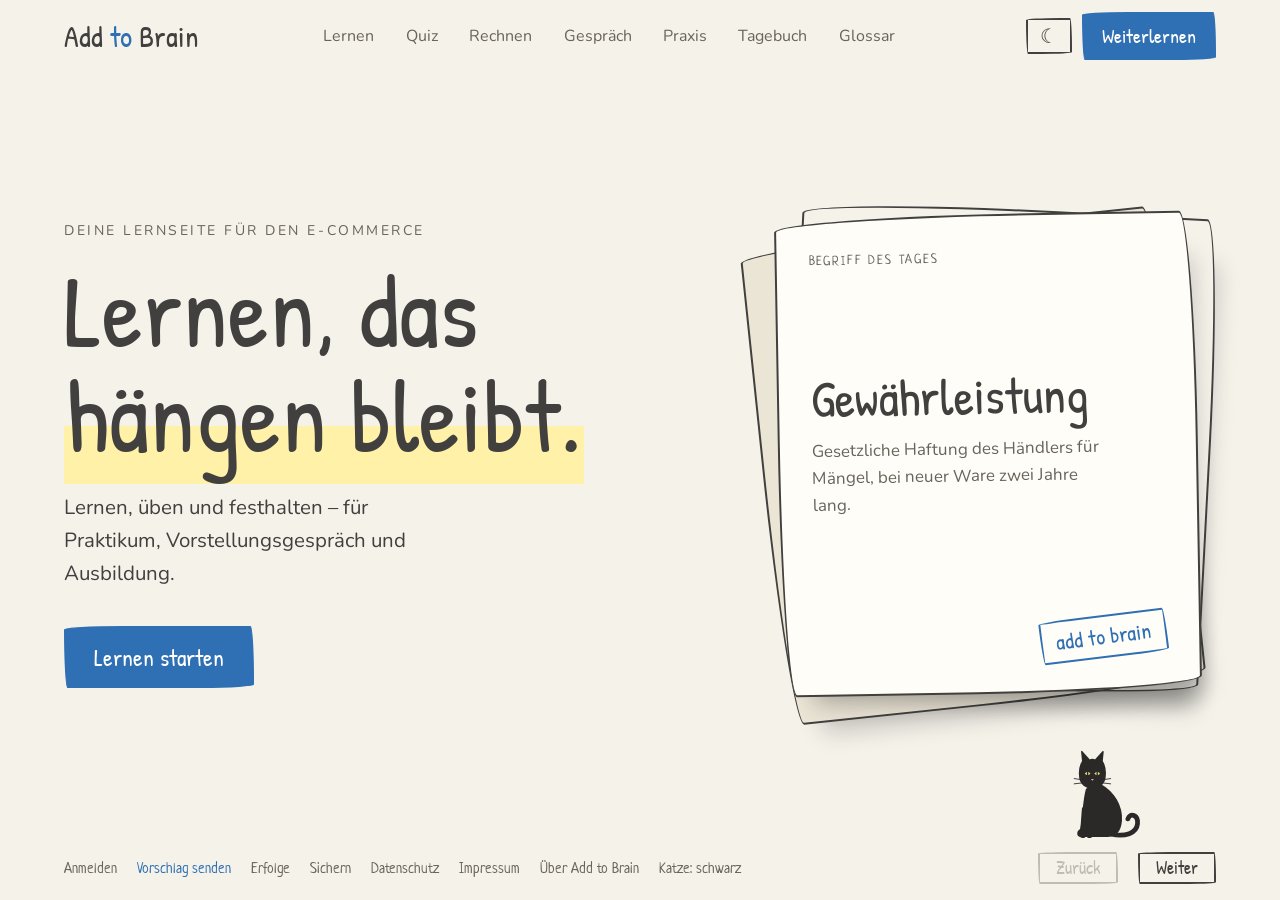
==== index.html @ 40d1da46 "Katze: selten trotzig liegen bleiben (blockiert nichts)" ====
<!doctype html>
<html lang="de">
<head>
  <meta charset="utf-8">
  <meta name="viewport" content="width=device-width, initial-scale=1">
  <title>Add to Brain – Lernen für E-Commerce</title>
  <meta name="description" content="Lernseite für Praktikum, Vorstellungsgespräch und Ausbildung zur Kauffrau / zum Kaufmann im E-Commerce.">
  <script>try { if (localStorage.getItem('atb-modus') === 'dunkel') document.documentElement.classList.add('dark'); } catch (e) {}</script>
  <link rel="icon" href="favicon.ico?v=202611121428" sizes="any">
  <link rel="icon" type="image/png" sizes="32x32" href="icons/favicon-32.png?v=202611121428">
  <link rel="icon" type="image/png" sizes="16x16" href="icons/favicon-16.png?v=202611121428">
  <link rel="apple-touch-icon" href="icons/apple-touch-icon.png?v=202611121337">
  <link rel="manifest" href="manifest.webmanifest?v=202611121337">
  <meta name="apple-mobile-web-app-title" content="Add to Brain">
  <meta name="application-name" content="Add to Brain">
  <meta name="theme-color" content="#f5f2ea">
  <link href="css/fonts.css?v=202611121601" rel="stylesheet">
  <link href="css/paper.min.css?v=202611121601" rel="stylesheet">
  <link href="css/katze.css?v=202611121845" rel="stylesheet">
  <link href="css/style.css?v=202611121601" rel="stylesheet">
</head>
<body>
  <header class="kopf">
    <a href="#start" class="logo">Add <span>to</span> Brain</a>
    <nav aria-label="Hauptmenü">
      <ul class="menue">
        <li><a href="#lernen">Lernen</a></li>
        <li><a href="#quiz">Quiz</a></li>
        <li><a href="#rechnen">Rechnen</a></li>
        <li><a href="#training">Gespräch</a></li>
        <li><a href="#shop">Praxis</a></li>
        <li><a href="#tagebuch">Tagebuch</a></li>
        <li><a href="#glossar">Glossar</a></li>
      </ul>
    </nav>
    <button type="button" class="modus" id="modus" aria-pressed="false" aria-label="Dunkelmodus einschalten" title="Dunkelmodus einschalten">☾</button>
    <a href="#quiz" class="cta">Weiterlernen</a>
  </header>

  <main class="spur" id="spur">
    <!-- START -->
    <section id="start" class="seite start">
      <div class="hero">
        <div class="hero-text">
          <span class="kicker">Deine Lernseite für den E-Commerce</span>
          <h1>Lernen, das <mark>hängen bleibt.</mark></h1>
          <p class="lead">Lernen, üben und festhalten – für Praktikum, Vorstellungsgespräch und Ausbildung.</p>
          <a href="#lernen" class="cta gross">Lernen starten</a>
        </div>
        <a href="#glossar" class="stapel" aria-label="Begriff des Tages – zum Glossar">
          <span class="blatt"></span>
          <span class="blatt"></span>
          <span class="blatt">
            <span class="klein">Begriff des Tages</span>
            <span>
              <span class="wort" id="bdt-wort"></span>
              <span class="erkl" id="bdt-erkl"></span>
            </span>
            <span class="stempel">add to brain</span>
          </span>
        </a>
      </div>
      <div class="start-rest">
        <div class="kacheln">
          <a href="#tagebuch" class="card kachel"><div class="card-body">
            <h4 class="card-title">Praktikum</h4>
            <p class="lesbar">Tagebuch führen und Wochenberichte erstellen.</p>
          </div></a>
          <a href="#lernen" class="card kachel"><div class="card-body">
            <h4 class="card-title">Lernen</h4>
            <p class="lesbar">Lerntexte zum Lesen und Vorlesen, mit Mini-Quiz.</p>
          </div></a>
          <a href="#quiz" class="card kachel"><div class="card-body">
            <h4 class="card-title">Quiz</h4>
            <p class="lesbar">Lernkartei: Was sitzt, kommt seltener dran.</p>
          </div></a>
          <a href="#glossar" class="card kachel"><div class="card-body">
            <h4 class="card-title">Glossar</h4>
            <p class="lesbar">Alle Begriffe nachschlagen und eigene hinzufügen.</p>
          </div></a>
          <a href="#training" class="card kachel"><div class="card-body">
            <h4 class="card-title">Gespräch üben</h4>
            <p class="lesbar">Fragen aus dem Vorstellungsgespräch laut beantworten.</p>
          </div></a>
          <a href="#rechnen" class="card kachel"><div class="card-body">
            <h4 class="card-title">Rechnen üben</h4>
            <p class="lesbar">Mehrwertsteuer, Rabatt, Kalkulation und Kennzahlen.</p>
          </div></a>
          <a href="#shop" class="card kachel"><div class="card-body">
            <h4 class="card-title">Praxis</h4>
            <p class="lesbar">Missionen aus dem Alltag von Onlineshops.</p>
          </div></a>
          <a href="#erfolge" class="card kachel"><div class="card-body">
            <h4 class="card-title">Erfolge</h4>
            <p class="lesbar">Punkte, Rang, Abzeichen und Lerntage.</p>
          </div></a>
        </div>
        <div class="card fortschritt-karte"><div class="card-body">
          <h4 class="card-title">Dein Fortschritt</h4>
          <div id="fortschritt"></div>
        </div></div>
      </div>
    </section>

    <!-- LERNEN -->
    <section id="lernen" class="seite" hidden>
      <div id="ln-liste">
        <h2>Lernmodule</h2>
        <p class="lesbar">Lies die Module der Reihe nach oder lass sie dir vorlesen. Nach jedem Modul kommen 3 Fragen. Mit 2 richtigen Antworten ist es bestanden und das nächste wird freigeschaltet.</p>
        <div id="ln-module" class="module"></div>
      </div>

      <div id="ln-modul" hidden>
        <button type="button" id="ln-zurueck" class="btn-small">Zur Übersicht</button>
        <h2 id="ln-titel"></h2>
        <div class="card vorlesen"><div class="card-body">
          <div id="ln-steuerung" class="knoepfe">
            <button type="button" id="ln-play" class="btn-secondary">Vorlesen</button>
            <button type="button" id="ln-pause" hidden>Pause</button>
            <button type="button" id="ln-stopp">Stopp</button>
            <label class="tempo">Tempo
              <select id="ln-tempo">
                <option value="0.8">langsam</option>
                <option value="0.9">etwas langsamer</option>
                <option value="1" selected>normal</option>
                <option value="1.15">etwas schneller</option>
              </select>
            </label>
          </div>
          <p class="hinweis lesbar">Tipp: Auf einen Satz klicken, dann wird ab dort vorgelesen.</p>
          <p id="ln-vorlesen-hinweis" class="hinweis lesbar" hidden>Dein Browser kann leider nicht vorlesen. Probier es mit Edge, Chrome oder Safari.</p>
        </div></div>
        <article id="ln-text" class="lerntext lesbar"></article>
        <button type="button" id="ln-zum-quiz" class="btn-primary">Weiter zum Mini-Quiz</button>
        <div id="ln-quiz" class="card fliesst" hidden><div class="card-body">
          <h4 class="card-title">Mini-Quiz</h4>
          <div id="ln-fragen"></div>
          <p id="ln-ergebnis" class="qz-frage lesbar" aria-live="polite"></p>
          <div id="ln-ergebnis-knoepfe" class="knoepfe"></div>
        </div></div>
      </div>
    </section>

    <!-- RETRO-SHOP -->
    <section id="shop" class="seite" hidden>
      <div id="rs-liste">
        <h2>Praxis</h2>
        <p class="lesbar leise">Hier arbeitest du in ausgedachten Onlineshops mit. In jeder Mission erlebst du eine Situation aus dem Arbeitsalltag und entscheidest, was zu tun ist.</p>
        <p id="rs-stand" class="hinweis"></p>
        <p class="lesbar">Wähle zuerst einen Shop. Die Missionen öffnen sich rechts daneben.</p>
        <div id="rs-shops" class="module"></div>
        <div id="rs-missionen" class="module neue-spalte" hidden></div>
      </div>

      <div id="rs-mission" hidden>
        <button type="button" id="rs-zurueck" class="btn-small">Zur Übersicht</button>
        <p class="qz-stufe" id="rs-thema"></p>
        <h2 id="rs-titel"></h2>
        <p id="rs-geschichte" class="lesbar rs-geschichte"></p>

        <div class="card neue-spalte" id="rs-aufgabe"><div class="card-body">
          <p class="qz-stufe" id="rs-schritt"></p>
          <p class="qz-frage lesbar" id="rs-frage"></p>
          <div class="qz-antworten" id="rs-antworten"></div>
          <p id="rs-rueck" class="lesbar" aria-live="polite"></p>
          <div class="knoepfe"><button type="button" id="rs-weiter" class="btn-primary" hidden>Weiter</button></div>
        </div></div>

        <div class="card ergebnis neue-spalte" id="rs-ende" hidden><div class="card-body">
          <h3 class="card-title">Mission geschafft!</h3>
          <p class="rs-ende-sterne" id="rs-ende-sterne"></p>
          <p id="rs-ende-text" class="lesbar"></p>
          <div class="knoepfe">
            <button type="button" id="rs-naechste" class="btn-primary">Nächste Mission</button>
            <button type="button" id="rs-zur-liste">Zur Übersicht</button>
          </div>
        </div></div>
      </div>
    </section>

    <!-- ERFOLGE -->
    <section id="erfolge" class="seite" hidden>
      <h2>Deine Erfolge</h2>
      <p class="lesbar leise">Punkte gibt es für alles, was du lernst. Kein Druck: Pausen sind erlaubt, und nichts geht verloren.</p>

      <div class="card"><div class="card-body">
        <p class="qz-stufe">Dein Rang</p>
        <p class="er-rang" id="er-rang"></p>
        <p id="er-punkte" class="lesbar"></p>
        <div class="progress"><div class="bar secondary" id="er-balken"></div></div>
        <p id="er-naechster" class="hinweis"></p>
        <h4 class="card-title">Lerntage</h4>
        <p id="er-tage" class="lesbar"></p>
        <p class="hinweis">Es zählt jeder Tag, an dem du etwas lernst oder einträgst. Eine Pause setzt nichts zurück.</p>
      </div></div>

      <div class="card neue-spalte fliesst"><div class="card-body">
        <h4 class="card-title">So bekommst du Punkte</h4>
        <ul id="er-punkteliste" class="er-punkteliste"></ul>
      </div></div>

      <div class="card neue-spalte fliesst"><div class="card-body">
        <h4 class="card-title">Abzeichen</h4>
        <p id="er-anzahl" class="hinweis"></p>
        <ul id="er-abzeichen" class="abzeichen-liste"></ul>
      </div></div>
    </section>

    <!-- RECHNEN -->
    <section id="rechnen" class="seite" hidden>
      <h2>Rechnen üben</h2>
      <p class="lesbar leise">Typische Rechnungen aus dem Onlinehandel: Mehrwertsteuer, Rabatt, Kalkulation und Kennzahlen. Die Zahlen sind jedes Mal neu. Nach dem Prüfen siehst du den Rechenweg.</p>

      <div class="card"><div class="card-body">
        <h4 class="card-title">Thema</h4>
        <div class="knoepfe rc-themen" id="rc-themen"></div>
      </div></div>

      <div class="card neue-spalte"><div class="card-body">
        <h4 class="card-title" id="rc-formeln-titel">Formeln</h4>
        <ul id="rc-formeln" class="lesbar rc-formeln"></ul>
        <p class="hinweis">Tipp: Runde Geldbeträge auf zwei Stellen nach dem Komma. Komma oder Punkt – beides geht.</p>
      </div></div>

      <div class="card neue-spalte" id="rc-aufgabe-karte"><div class="card-body">
        <h4 class="card-title">Jetzt du</h4>
        <p class="qz-stufe" id="rc-titel"></p>
        <p class="rc-aufgabe" id="rc-aufgabe"></p>
        <form id="rc-form" class="rc-form" autocomplete="off">
          <label for="rc-eingabe" class="unsichtbar">Deine Lösung</label>
          <input id="rc-eingabe" type="text" inputmode="decimal" placeholder="Deine Lösung">
          <span id="rc-einheit" class="rc-einheit"></span>
          <button type="submit" id="rc-pruefen" class="btn-primary">Prüfen</button>
        </form>
        <p id="rc-rueck" class="lesbar meldung" aria-live="polite"></p>
        <div id="rc-weg" hidden>
          <h4 class="card-title">Rechenweg</h4>
          <ol id="rc-weg-liste" class="lesbar rc-weg"></ol>
        </div>
        <div class="knoepfe"><button type="button" id="rc-naechste" class="btn-primary" hidden>Nächste Aufgabe</button></div>
      </div></div>

      <div class="card"><div class="card-body">
        <h4 class="card-title">Dein Stand</h4>
        <ul id="rc-stand" class="lesbar rc-formeln"></ul>
      </div></div>
    </section>

    <!-- TRAINING: Vorstellungsgespräch -->
    <section id="training" class="seite" hidden>
      <h2>Gespräch üben</h2>
      <p class="lesbar leise">Lass dir eine typische Frage aus dem Vorstellungsgespräch vorlesen und antworte laut. Die Uhr misst, wie lange du sprichst. Aufnahmen werden nicht gespeichert.</p>

      <div class="card" id="gs-uebung"><div class="card-body">
        <p class="qz-stufe" id="gs-nummer"></p>
        <p class="gs-frage" id="gs-frage"></p>
        <div class="knoepfe">
          <button type="button" id="gs-vorlesen" class="btn-small">Vorlesen</button>
          <button type="button" id="gs-start" class="btn-primary">Antwort starten</button>
          <span class="gs-zeit" id="gs-zeit" aria-live="off">0:00</span>
        </div>
        <div class="knoepfe gs-aufnahme">
          <button type="button" id="gs-rec" class="btn-small">Aufnehmen</button>
          <button type="button" id="gs-naechste" class="btn-primary gs-weiter">Nächste Frage</button>
          <audio id="gs-audio" controls hidden></audio>
        </div>
        <p id="gs-aufnahme-info" class="hinweis"></p>
      </div></div>

      <div class="card neue-spalte"><div class="card-body">
        <h4 class="card-title">Tipps zu dieser Frage</h4>
        <ul id="gs-tipps" class="lesbar gs-tipps"></ul>
      </div></div>

      <div class="card"><div class="card-body">
        <h4 class="card-title">Wie lief's?</h4>
        <div class="knoepfe">
          <button type="button" class="btn-small btn-success" data-bewertung="gut">Gut</button>
          <button type="button" class="btn-small btn-warning" data-bewertung="geht">Geht so</button>
          <button type="button" class="btn-small btn-danger" data-bewertung="nochmal">Nochmal üben</button>
        </div>
        <p id="gs-bewertet" class="lesbar meldung" aria-live="polite"></p>
      </div></div>

      <div class="card neue-spalte"><div class="card-body">
        <h4 class="card-title">Deine Stichpunkte</h4>
        <p class="hinweis">Nur Stichpunkte, keinen ganzen Text – sonst klingt es auswendig gelernt. Wird automatisch gespeichert.</p>
        <textarea id="gs-notiz" aria-label="Deine Stichpunkte zu dieser Frage" rows="8" placeholder="Zum Beispiel: Callcenter – freundlich bleiben, auch bei vielen Anrufen"></textarea>
      </div></div>

      <div class="card neue-spalte fliesst"><div class="card-body">
        <h4 class="card-title">Alle Fragen</h4>
        <p id="gs-stand" class="hinweis"></p>
        <ul id="gs-liste" class="gs-liste"></ul>
      </div></div>
    </section>

    <!-- KONTO -->
    <section id="konto" class="seite" hidden>
      <h2>Mein Konto</h2>

      <div id="ko-aus">
        <p class="lesbar leise">Die Anmeldung ist freiwillig. Ohne Anmeldung bleibt alles nur in diesem Browser. Mit Anmeldung hast du deinen Lernstand und dein Tagebuch auf jedem Gerät – zum Beispiel zu Hause und im BTZ.</p>
        <div class="card"><div class="card-body">
          <h4 class="card-title">Anmelden</h4>
          <form id="ko-form" class="formular">
            <label>E-Mail-Adresse<input type="email" id="ko-mail" required autocomplete="username email"></label>
            <label>Konto-Passwort<input type="password" id="ko-passwort" autocomplete="current-password"></label>
            <div class="knoepfe">
              <button type="submit" id="ko-anmelden" class="btn-primary">Anmelden</button>
              <button type="button" id="ko-vergessen" class="gs-link ko-vergessen">Passwort vergessen?</button>
            </div>
          </form>
          <p id="ko-meldung" class="lesbar meldung" aria-live="polite"></p>
        </div></div>

        <div class="card neue-spalte"><div class="card-body">
          <h4 class="card-title">Neu hier?</h4>
          <p class="lesbar">Dann schicken wir dir einen Anmeldelink an die E-Mail-Adresse links. Öffne ihn auf diesem Gerät.</p>
          <div class="formular">
            <label class="haken"><input type="checkbox" id="ko-einwilligung"> <span>Ich willige ein, dass mein Lernstand und – verschlüsselt – mein Tagebuch gespeichert werden, damit ich sie auf mehreren Geräten nutzen kann. Ich kann die Einwilligung jederzeit widerrufen, indem ich mein Konto lösche. Mehr dazu in der <a href="datenschutz.html">Datenschutzerklärung</a>.</span></label>
            <div class="knoepfe"><button type="button" id="ko-senden" class="btn-secondary">Anmeldelink schicken</button></div>
          </div>
          <p id="ko-link-meldung" class="lesbar meldung" aria-live="polite"></p>
        </div></div>

        <div class="card"><div class="card-body">
          <h4 class="card-title">So funktioniert es</h4>
          <p class="lesbar">Beim ersten Mal bekommst du einen Anmeldelink per E-Mail. Öffne ihn auf dem Gerät, auf dem du dich anmelden willst. Danach legst du unter „Mein Konto“ ein Konto-Passwort fest und meldest dich ab dann überall mit E-Mail und Passwort an.</p>
          <p class="lesbar">Dein Tagebuch schützt du zusätzlich mit einem eigenen Tagebuch-Passwort. Es wird verschlüsselt, bevor es deinen Browser verlässt. Niemand außer dir kann es lesen – auch nicht die Betreiberin der Seite.</p>
        </div></div>
      </div>

      <div id="ko-ein" hidden>
        <div class="card"><div class="card-body">
          <h4 class="card-title">Angemeldet</h4>
          <p class="lesbar">Als <strong id="ko-email"></strong></p>
          <p id="ko-sync" class="lesbar leise meldung" aria-live="polite"></p>
          <div class="knoepfe"><button type="button" id="ko-jetzt" class="btn-small">Jetzt synchronisieren</button></div>
        </div></div>

        <div class="card"><div class="card-body">
          <h4 class="card-title">Konto-Passwort</h4>
          <p class="lesbar">Damit meldest du dich auf jedem Gerät mit E-Mail und Passwort an. Nimm am besten ein anderes Passwort als für dein Tagebuch.</p>
          <form id="ko-kontopw-form" class="formular">
            <input type="email" autocomplete="username" hidden aria-hidden="true" tabindex="-1">
            <label>Neues Konto-Passwort (mindestens 8 Zeichen)<input type="password" id="ko-kpw1" autocomplete="new-password" required></label>
            <label>Noch einmal<input type="password" id="ko-kpw2" autocomplete="new-password" required></label>
            <div class="knoepfe"><button type="submit" class="btn-primary">Passwort speichern</button></div>
          </form>
          <p id="ko-kontopw-meldung" class="lesbar meldung" aria-live="polite"></p>
        </div></div>

        <div class="card neue-spalte"><div class="card-body">
          <h4 class="card-title">Tagebuch-Schutz</h4>
          <div id="ko-tb-aktiv" hidden>
            <p class="lesbar">Dein Tagebuch wird verschlüsselt gespeichert und auf deinen Geräten abgeglichen.</p>
          </div>
          <div id="ko-tb-neu" hidden>
            <p class="lesbar">Lege ein Tagebuch-Passwort fest. Damit wird dein Tagebuch verschlüsselt, bevor es gespeichert wird. <strong>Wichtig:</strong> Vergisst du das Passwort, kann niemand dein Tagebuch wiederherstellen – auch nicht die Betreiberin.</p>
            <form id="ko-tb-neu-form" class="formular">
              <label>Tagebuch-Passwort (mindestens 8 Zeichen)<input type="password" id="ko-pw1" autocomplete="new-password" required></label>
              <label>Noch einmal<input type="password" id="ko-pw2" autocomplete="new-password" required></label>
              <label class="haken"><input type="checkbox" id="ko-pw-verstanden"> <span>Ich habe verstanden: Ohne dieses Passwort komme ich nicht mehr an mein gespeichertes Tagebuch.</span></label>
              <div class="knoepfe"><button type="submit" class="btn-primary">Tagebuch schützen</button></div>
            </form>
            <p id="ko-tb-meldung" class="lesbar meldung" aria-live="polite"></p>
          </div>
          <div id="ko-tb-entsperren" hidden>
            <p class="lesbar">In deinem Konto liegt ein verschlüsseltes Tagebuch. Gib dein Tagebuch-Passwort ein, um es auf diesem Gerät zu öffnen.</p>
            <form id="ko-tb-entsperren-form" class="formular">
              <label>Tagebuch-Passwort<input type="password" id="ko-pw3" autocomplete="current-password" required></label>
              <div class="knoepfe"><button type="submit" class="btn-primary">Tagebuch öffnen</button></div>
            </form>
            <p id="ko-tb-meldung2" class="lesbar meldung" aria-live="polite"></p>
          </div>
        </div></div>

        <div class="card neue-spalte"><div class="card-body">
          <h4 class="card-title">Abmelden</h4>
          <p class="lesbar">Auf einem fremden oder gemeinsam genutzten Computer, zum Beispiel im BTZ: am besten „Abmelden und Daten entfernen“ wählen. Deine Daten bleiben in deinem Konto.</p>
          <div class="knoepfe">
            <button type="button" id="ko-abmelden" class="btn-small">Abmelden</button>
            <button type="button" id="ko-abmelden-entfernen" class="btn-small">Abmelden und Daten entfernen</button>
          </div>
        </div></div>

        <div class="card"><div class="card-body">
          <h4 class="card-title">Konto löschen</h4>
          <p class="lesbar">Löscht dein Konto und alle Daten, die auf dem Server gespeichert sind. Das lässt sich nicht rückgängig machen.</p>
          <div class="knoepfe"><button type="button" id="ko-loeschen" class="btn-small btn-danger">Konto löschen</button></div>
        </div></div>
      </div>
    </section>

    <!-- TAGEBUCH -->
    <section id="tagebuch" class="seite" hidden>
      <h2>Praktikumstagebuch</h2>
      <p class="lesbar leise">Ein Eintrag pro Praktikumstag. Aus den Einträgen einer Woche entsteht auf Knopfdruck der Wochenbericht.</p>

      <div class="card"><div class="card-body">
        <h4 class="card-title">Wochenbericht</h4>
        <div class="reihe">
          <label>Woche<input type="week" id="wb-woche"></label>
          <button type="button" id="wb-erstellen" class="btn-primary">Erstellen</button>
        </div>
        <textarea id="wb-text" class="lesbar" rows="12" readonly hidden></textarea>
        <button type="button" id="wb-kopieren" hidden>Kopieren</button>
      </div></div>

      <div class="card neue-spalte"><div class="card-body">
        <h4 class="card-title">Neuer Eintrag</h4>
        <form id="tb-form" class="formular">
          <div class="reihe tb-zeit">
            <label>Datum<input type="date" id="tb-datum" required></label>
            <label>Von<input type="time" id="tb-von"></label>
            <label>Bis<input type="time" id="tb-bis"></label>
          </div>
          <label>Tätigkeiten<textarea id="tb-taetigkeiten" rows="2" placeholder="Was habe ich heute gemacht?"></textarea></label>
          <label>Gelerntes<textarea id="tb-gelernt" rows="2" placeholder="Was habe ich Neues gelernt?"></textarea></label>
          <label>Offene Fragen<textarea id="tb-fragen" rows="2" placeholder="Was will ich noch klären?"></textarea></label>
          <div class="knoepfe">
            <button type="submit" class="btn-success">Speichern</button>
            <button type="button" id="tb-abbrechen" hidden>Abbrechen</button>
          </div>
        </form>
      </div></div>

      <div class="card neue-spalte fliesst"><div class="card-body">
        <h4 class="card-title">Meine Einträge</h4>
        <div id="tb-liste"></div>
      </div></div>
    </section>

    <!-- GLOSSAR -->
    <section id="glossar" class="seite" hidden>
      <h2>Glossar</h2>
      <div class="card"><div class="card-body">
        <h4 class="card-title">Add to Brain</h4>
        <p class="lesbar">Begriff gehört und nicht verstanden? Hier eintragen. Er kommt ins Glossar und ins Quiz.</p>
        <form id="ab-form" class="formular">
          <label>Begriff<input type="text" id="ab-begriff" required></label>
          <label>Erklärung<textarea id="ab-erklaerung" rows="2" placeholder="Wenn du es noch nicht weißt: leer lassen und später ergänzen"></textarea></label>
          <div class="knoepfe"><button type="submit" class="btn-secondary">Add to Brain</button></div>
        </form>
      </div></div>

      <div class="card neue-spalte fliesst"><div class="card-body">
        <h4 class="card-title">Alle Begriffe</h4>
        <input type="search" id="gl-suche" placeholder="Suchen …" aria-label="Glossar durchsuchen">
        <dl id="gl-liste" class="glossar lesbar"></dl>
      </div></div>
    </section>

    <!-- QUIZ -->
    <section id="quiz" class="seite" hidden>
      <h2>Quiz</h2>
      <p class="lesbar leise">Hier übst du die Begriffe aus dem Glossar. Die Lernkartei merkt sich, was schon sitzt, und fragt es seltener ab.</p>
      <div class="card"><div class="card-body">
        <p id="qz-info" class="lesbar"></p>
        <div id="qz-karte" hidden>
          <p class="qz-stufe" id="qz-stufe"></p>
          <p class="qz-frage lesbar" id="qz-frage"></p>
          <div class="qz-antworten" id="qz-antworten"></div>
          <p class="qz-rueckmeldung lesbar" id="qz-rueckmeldung" aria-live="polite"></p>
          <div class="knoepfe">
            <button type="button" id="qz-weiter" class="btn-primary" hidden>Nächste Frage</button>
            <button type="button" id="qz-beenden" class="btn-small">Quiz beenden</button>
          </div>
        </div>
        <button type="button" id="qz-start" class="btn-primary">Los geht's</button>
      </div></div>

      <div class="card"><div class="card-body">
        <h4 class="card-title">So funktioniert die Lernkartei</h4>
        <p class="lesbar">Jeder Begriff liegt in einem von fünf Fächern. Richtig beantwortet, rutscht er ein Fach weiter und kommt seltener dran (Fach 1: sofort, 2: nach 1 Tag, 3: nach 3 Tagen, 4: nach 7 Tagen, 5: nach 14 Tagen). Falsch beantwortet, geht er zurück in Fach 1. Stufe 2 und 3 werden freigeschaltet, wenn die meisten Begriffe der Stufe davor mindestens in Fach 3 liegen.</p>
      </div></div>

      <div id="qz-ergebnis" class="card ergebnis neue-spalte fliesst" hidden><div class="card-body">
        <h4 class="card-title" id="qz-erg-titel"></h4>
        <p class="ergebnis-zahl" id="qz-erg-zahl"></p>
        <p class="lesbar" id="qz-erg-text"></p>
        <div id="qz-erg-liste" class="lesbar"></div>
        <div class="knoepfe"><button type="button" id="qz-erg-ok" class="btn-primary">Alles klar</button></div>
      </div></div>

      <div class="card neue-spalte" id="qz-kartei-karte"><div class="card-body">
        <h4 class="card-title">Deine Lernkartei</h4>
        <ol id="qz-faecher" class="qz-faecher" aria-label="Begriffe je Fach"></ol>
        <p id="qz-stufen" class="hinweis"></p>
      </div></div>

    </section>

    <!-- SICHERN -->
    <section id="sichern" class="seite" hidden>
      <h2>Sichern</h2>
      <div class="card"><div class="card-body">
        <p class="lesbar">Ohne Anmeldung liegen deine Daten nur in diesem Browser. Mit der Sicherungsdatei hast du jederzeit eine Kopie – oder du meldest dich unter „Mein Konto“ an, dann werden sie automatisch abgeglichen.</p>
        <div class="knoepfe">
          <button type="button" id="si-export" class="btn-success">Sicherung herunterladen</button>
          <label class="paper-btn">Sicherung einlesen<input type="file" id="si-import" accept=".json,application/json" hidden></label>
        </div>
        <p id="si-meldung" class="lesbar" aria-live="polite"></p>
      </div></div>
    </section>
  </main>

  <div id="ln-schwebe" class="schwebe" hidden aria-label="Vorlesen steuern">
    <span class="schwebe-text">Vorlesen</span>
    <button type="button" id="ln-s-pause" class="btn-small">Pause</button>
    <button type="button" id="ln-s-stopp" class="btn-small">Stopp</button>
  </div>

  <div class="leiste" aria-label="Fortschritt und Steuerung">
    <a href="#konto" class="leiste-link" id="leiste-konto">Anmelden</a>
    <a href="#" class="leiste-link leiste-vorschlag" data-feedback>Vorschlag senden</a>
    <a href="#erfolge" class="leiste-link">Erfolge</a>
    <a href="#sichern" class="leiste-link">Sichern</a>
    <a href="datenschutz.html" class="leiste-link">Datenschutz</a>
    <a href="impressum.html" class="leiste-link">Impressum</a>
    <a href="vorstellung.html" class="leiste-link">Über Add to Brain</a>
    <div class="balken" aria-hidden="true"><i id="balken"></i></div>
    <button class="pfeil" id="pfeil-links" type="button">Zurück</button>
    <button class="pfeil" id="pfeil-rechts" type="button">Weiter</button>
  </div>

  <script src="js/daten.js?v=202611121601"></script>
  <script src="js/module.js?v=202611121601"></script>
  <script src="js/lernen.js?v=202611121601"></script>
  <script src="js/gespraech.js?v=202611121601"></script>
  <script src="js/rechnen.js?v=202611121601"></script>
  <script src="js/missionen.js?v=202611121601"></script>
  <script src="js/app.js?v=202611121601"></script>
  <script src="js/erfolge.js?v=202611121601"></script>
  <script src="js/feedback.js?v=202611121601"></script>
  <script src="js/modus.js?v=202611121601"></script>
  <script src="js/scroll.js?v=202611121601"></script>
  <script src="js/katze.js?v=202611121845"></script>
  <script src="js/konto.js?v=202611121601"></script>
</body>
</html>
---- css/fonts.css ----
/* Schriften lokal eingebunden (SIL Open Font License, siehe fonts/OFL-*.txt) – keine Verbindung zu Google */
@font-face{font-family:'Nunito';font-style:normal;font-weight:400;font-display:swap;src:url('../fonts/Nunito-Regular.woff') format('woff')}
@font-face{font-family:'Nunito';font-style:normal;font-weight:600;font-display:swap;src:url('../fonts/Nunito-SemiBold.woff') format('woff')}
@font-face{font-family:'Nunito';font-style:normal;font-weight:700;font-display:swap;src:url('../fonts/Nunito-Bold.woff') format('woff')}
@font-face{font-family:'Patrick Hand';font-style:normal;font-weight:400;font-display:swap;src:url('../fonts/PatrickHand-Regular.woff') format('woff')}
@font-face{font-family:'Patrick Hand SC';font-style:normal;font-weight:400;font-display:swap;src:url('../fonts/PatrickHandSC-Regular.woff') format('woff')}
@font-face{font-family:'Neucha';font-style:normal;font-weight:400;font-display:swap;src:url('../fonts/Neucha-Regular.woff') format('woff')}
---- css/paper.min.css ----
@charset "UTF-8";html{--primary:#41403e;--secondary:#0b74d5;--success:#86a361;--warning:#ddcd45;--danger:#a7342d;--muted:#868e96;--primary-light:#cdcccb;--secondary-light:#d8ebfd;--success-light:#d5dfc8;--warning-light:#f5f0c6;--danger-light:#f0cbc9;--muted-light:#e6e7e9;--primary-dark:#000;--secondary-dark:#000;--success-dark:#374427;--warning-dark:#746a15;--danger-dark:#000;--muted-dark:#313538;--primary-light-10:#5b5a57;--secondary-light-10:#208ef3;--success-light-10:#9fb681;--warning-light-10:#e5d970;--danger-light-10:#cb453c;--muted-light-10:#a1a8ae;--primary-dark-10:#272625;--secondary-dark-10:#085aa5;--success-dark-10:#4a5a35;--warning-dark-10:#746a15;--danger-dark-10:#7f2722;--muted-dark-10:#6c757d;--primary-shaded-50:#c1c0bd;--primary-shaded-70:#f2f2f2;--white-dark:rgba(0,0,0,0.03);--white-dark-light-80:hsla(0,0%,80%,0.03);--light-dark:rgba(0,0,0,0.7);--white:#fff;--main-background:#fff;--main-background-light:#fff;--primary-text:#272625;--secondary-text:#085aa5;--success-text:#4a5a35;--warning-text:#746a15;--danger-text:#7f2722;--muted-text:#6c757d;--primary-inverse:#fff}html,html.dark{--black:#000;--shadow-color-regular:rgba(0,0,0,0.2);--shadow-color-hover:rgba(0,0,0,0.3)}html.dark{--primary:#fff;--secondary:#5595ce;--success:#70c272;--warning:#d4c252;--danger:#df4c57;--muted:#868e96;--primary-light:#fff;--secondary-light:#69a1d4;--success-light:#82ca84;--warning-light:#d9c966;--danger-light:#e3626b;--muted-light:#949ba2;--primary-dark:grey;--secondary-dark:#1f476b;--success-dark:#265927;--warning-dark:#71651c;--danger-dark:#7c161e;--muted-dark:#313538;--primary-light-10:#fff;--secondary-light-10:#7daed9;--success-light-10:#94d195;--warning-light-10:#ded07b;--danger-light-10:#e77780;--muted-light-10:#a1a8ae;--primary-dark-10:#e6e6e6;--secondary-dark-10:#367cba;--success-dark-10:#4cb34f;--warning-dark-10:#c3ae30;--danger-dark-10:#d22633;--muted-dark-10:#6c757d;--primary-shaded-50:#343332;--primary-shaded-70:#2f2e2d;--white-dark:hsla(0,0%,100%,0.03);--white-dark-light-80:hsla(0,0%,100%,0.03);--light-dark:hsla(0,0%,100%,0.7);--white:#fff;--main-background:#41403e;--main-background-light:#c1c0bd;--primary-text:#41403e;--secondary-text:#1f476b;--success-text:#265927;--warning-text:#71651c;--danger-text:#7c161e;--muted-text:#949ba2;--primary-inverse:#41403e}.text-primary{color:#41403e;color:var(--primary)}.background-primary{background-color:#41403e;background-color:var(--primary-light)}.text-secondary{color:#41403e;color:var(--secondary)}.background-secondary{background-color:#41403e;background-color:var(--secondary-light)}.text-success{color:#41403e;color:var(--success)}.background-success{background-color:#41403e;background-color:var(--success-light)}.text-warning{color:#41403e;color:var(--warning)}.background-warning{background-color:#41403e;background-color:var(--warning-light)}.text-danger{color:#41403e;color:var(--danger)}.background-danger{background-color:#41403e;background-color:var(--danger-light)}.text-muted{color:#41403e;color:var(--muted)}.background-muted{background-color:#41403e;background-color:var(--muted-light)}
/*! normalize.css v7.0.0 | MIT License | github.com/necolas/normalize.css */html{line-height:1.15;-ms-text-size-adjust:100%;-webkit-text-size-adjust:100%}body{margin:0}article,aside,footer,header,nav,section{display:block}h1{font-size:2em;margin:.67em 0}figcaption,figure,main{display:block}figure{margin:1em 40px}hr{box-sizing:content-box;height:0;overflow:visible}pre{font-family:monospace,monospace;font-size:1em}a{background-color:transparent;-webkit-text-decoration-skip:objects}abbr[title]{border-bottom:none;text-decoration:underline;-webkit-text-decoration:underline dotted;text-decoration:underline dotted}b,strong{font-weight:inherit;font-weight:bolder}code,kbd,samp{font-family:monospace,monospace;font-size:1em}dfn{font-style:italic}mark{background-color:#ff0;color:#000}small{font-size:80%}sub,sup{font-size:75%;line-height:0;position:relative;vertical-align:baseline}sub{bottom:-.25em}sup{top:-.5em}audio,video{display:inline-block}audio:not([controls]){display:none;height:0}img{border-style:none}svg:not(:root){overflow:hidden}button,input,optgroup,select,textarea{font-family:sans-serif;font-size:100%;line-height:1.15;margin:0}button,input{overflow:visible}button,select{text-transform:none}[type=reset],[type=submit],button,html [type=button]{-webkit-appearance:button}[type=button]::-moz-focus-inner,[type=reset]::-moz-focus-inner,[type=submit]::-moz-focus-inner,button::-moz-focus-inner{border-style:none;padding:0}[type=button]:-moz-focusring,[type=reset]:-moz-focusring,[type=submit]:-moz-focusring,button:-moz-focusring{outline:1px dotted ButtonText}fieldset{padding:.35em .75em .625em}legend{box-sizing:border-box;color:inherit;display:table;max-width:100%;padding:0;white-space:normal}progress{display:inline-block;vertical-align:baseline}textarea{overflow:auto}[type=checkbox],[type=radio]{box-sizing:border-box;padding:0}[type=number]::-webkit-inner-spin-button,[type=number]::-webkit-outer-spin-button{height:auto}[type=search]{-webkit-appearance:textfield;outline-offset:-2px}[type=search]::-webkit-search-cancel-button,[type=search]::-webkit-search-decoration{-webkit-appearance:none}::-webkit-file-upload-button{-webkit-appearance:button;font:inherit}details,menu{display:block}summary{display:list-item}canvas{display:inline-block}[hidden],template{display:none}html{box-sizing:border-box}*,:after,:before{box-sizing:inherit}.container.container-xs{max-width:480px}.container.container-sm{max-width:768px}.container.container-md{max-width:992px}.container.container-lg{max-width:1200px}.section{margin-bottom:2rem;margin-top:1rem;word-wrap:break-word}.section:after{color:#8f8d89;content:"~~~";display:block;font-size:1.5rem;position:relative;text-align:center}hr{border:0}hr:after{color:#8f8d89;content:"~~~";display:block;font-size:1.5rem;position:relative;text-align:center;top:-.75rem}.paper{background-color:#41403e;background-color:var(--main-background);border:1px solid #cdcccb;box-shadow:-1px 5px 35px -9px rgba(0,0,0,.2);margin-bottom:1rem;margin-top:1rem;padding:2rem}@media only screen and (max-width:480px){.paper{margin-bottom:0;margin-top:0;padding:1rem;width:100%}}.row{display:flex;flex-flow:row wrap;margin-bottom:1rem;margin-left:auto;margin-right:auto}.row.flex-right{justify-content:flex-end}.row.flex-center{justify-content:center}.row.flex-edges{justify-content:space-between}.row.flex-spaces{justify-content:space-around}.row.flex-top{align-items:flex-start}.row.flex-middle{align-items:center}.row.flex-bottom{align-items:flex-end}.col{padding:1rem}@media only screen and (max-width:768px){.col{flex:0 0 100%;max-width:100%}}.col-fill{flex:1 1 0;width:auto}@media only screen and (min-width:0){.col-1{flex:0 0 8.3333333333%;max-width:8.3333333333%}.col-2{flex:0 0 16.6666666667%;max-width:16.6666666667%}.col-3{flex:0 0 25%;max-width:25%}.col-4{flex:0 0 33.3333333333%;max-width:33.3333333333%}.col-5{flex:0 0 41.6666666667%;max-width:41.6666666667%}.col-6{flex:0 0 50%;max-width:50%}.col-7{flex:0 0 58.3333333333%;max-width:58.3333333333%}.col-8{flex:0 0 66.6666666667%;max-width:66.6666666667%}.col-9{flex:0 0 75%;max-width:75%}.col-10{flex:0 0 83.3333333333%;max-width:83.3333333333%}.col-11{flex:0 0 91.6666666667%;max-width:91.6666666667%}.col-12{flex:0 0 100%;max-width:100%}}@media only screen and (min-width:480px){.xs-1{flex:0 0 8.3333333333%;max-width:8.3333333333%}.xs-2{flex:0 0 16.6666666667%;max-width:16.6666666667%}.xs-3{flex:0 0 25%;max-width:25%}.xs-4{flex:0 0 33.3333333333%;max-width:33.3333333333%}.xs-5{flex:0 0 41.6666666667%;max-width:41.6666666667%}.xs-6{flex:0 0 50%;max-width:50%}.xs-7{flex:0 0 58.3333333333%;max-width:58.3333333333%}.xs-8{flex:0 0 66.6666666667%;max-width:66.6666666667%}.xs-9{flex:0 0 75%;max-width:75%}.xs-10{flex:0 0 83.3333333333%;max-width:83.3333333333%}.xs-11{flex:0 0 91.6666666667%;max-width:91.6666666667%}.xs-12{flex:0 0 100%;max-width:100%}}@media only screen and (min-width:768px){.sm-1{flex:0 0 8.3333333333%;max-width:8.3333333333%}.sm-2{flex:0 0 16.6666666667%;max-width:16.6666666667%}.sm-3{flex:0 0 25%;max-width:25%}.sm-4{flex:0 0 33.3333333333%;max-width:33.3333333333%}.sm-5{flex:0 0 41.6666666667%;max-width:41.6666666667%}.sm-6{flex:0 0 50%;max-width:50%}.sm-7{flex:0 0 58.3333333333%;max-width:58.3333333333%}.sm-8{flex:0 0 66.6666666667%;max-width:66.6666666667%}.sm-9{flex:0 0 75%;max-width:75%}.sm-10{flex:0 0 83.3333333333%;max-width:83.3333333333%}.sm-11{flex:0 0 91.6666666667%;max-width:91.6666666667%}.sm-12{flex:0 0 100%;max-width:100%}}@media only screen and (min-width:992px){.md-1{flex:0 0 8.3333333333%;max-width:8.3333333333%}.md-2{flex:0 0 16.6666666667%;max-width:16.6666666667%}.md-3{flex:0 0 25%;max-width:25%}.md-4{flex:0 0 33.3333333333%;max-width:33.3333333333%}.md-5{flex:0 0 41.6666666667%;max-width:41.6666666667%}.md-6{flex:0 0 50%;max-width:50%}.md-7{flex:0 0 58.3333333333%;max-width:58.3333333333%}.md-8{flex:0 0 66.6666666667%;max-width:66.6666666667%}.md-9{flex:0 0 75%;max-width:75%}.md-10{flex:0 0 83.3333333333%;max-width:83.3333333333%}.md-11{flex:0 0 91.6666666667%;max-width:91.6666666667%}.md-12{flex:0 0 100%;max-width:100%}}@media only screen and (min-width:1200px){.lg-1{flex:0 0 8.3333333333%;max-width:8.3333333333%}.lg-2{flex:0 0 16.6666666667%;max-width:16.6666666667%}.lg-3{flex:0 0 25%;max-width:25%}.lg-4{flex:0 0 33.3333333333%;max-width:33.3333333333%}.lg-5{flex:0 0 41.6666666667%;max-width:41.6666666667%}.lg-6{flex:0 0 50%;max-width:50%}.lg-7{flex:0 0 58.3333333333%;max-width:58.3333333333%}.lg-8{flex:0 0 66.6666666667%;max-width:66.6666666667%}.lg-9{flex:0 0 75%;max-width:75%}.lg-10{flex:0 0 83.3333333333%;max-width:83.3333333333%}.lg-11{flex:0 0 91.6666666667%;max-width:91.6666666667%}.lg-12{flex:0 0 100%;max-width:100%}}.align-top{align-self:flex-start}.align-middle{align-self:center}.align-bottom{align-self:flex-end}.container{margin:0 auto;max-width:960px;position:relative;width:100%}@media only screen and (max-width:992px){.container{width:85%}}@media only screen and (max-width:480px){.container{width:90%}}code{color:#41403e;color:var(--secondary);background-color:#41403e;background-color:var(--primary-shaded-70)}code,kbd{border-radius:3px;font-size:80%;padding:2px 4px}kbd{color:#41403e;color:var(--primary-inverse);background-color:#41403e;background-color:var(--primary)}pre{background-color:#41403e;background-color:var(--primary-shaded-70);border-radius:3px;border:1px solid #41403e;border-color:var(--primary-shaded-50);font-size:80%;line-height:1.5;overflow-x:auto;padding:1em;word-break:break-all;word-wrap:break-word}pre,pre code{color:#41403e;color:var(--inverse-primary);display:block;white-space:pre}pre code{background:transparent;font-size:inherit;padding:initial}html{color:#41403e;color:var(--primary);font-size:20px}a,button,html,input,li,option,p,select,table,tbody,td,textarea,th,thead,tr{font-family:Neucha,sans-serif}h1,h2,h3,h4,h5,h6{font-family:Patrick Hand SC,sans-serif;font-weight:400}h1{font-size:4rem}h2{font-size:3rem}h3{font-size:2rem}h4{font-size:1.5rem}h5{font-size:1rem}h6{font-size:.8rem}.text-left{text-align:left}.text-center{text-align:center}.text-right{text-align:right}img{border-bottom-left-radius:15px 255px;border-bottom-right-radius:225px 15px;border-top-left-radius:255px 15px;border-top-right-radius:15px 225px;border:2px solid #41403e;border-color:var(--primary);display:block;height:auto;max-width:100%}img.float-left{float:left;margin:1rem 1rem 1rem 0}img.float-right{float:right;margin:1rem 0 1rem 1rem}img.no-responsive{display:initial;height:auto;max-width:none}img.no-border{border:0;border-radius:0}ol{list-style-type:decimal}ol ol{list-style-type:upper-alpha}ol ol ol{list-style-type:upper-roman}ol ol ol ol{list-style-type:lower-alpha}ol ol ol ol ol{list-style-type:lower-roman}ul{list-style:none;margin-left:0}ul li:before{content:"-"}ul li{text-indent:-7px}ul li .badge,ul li [popover-bottom]:after,ul li [popover-left]:after,ul li [popover-right]:after,ul li [popover-top]:after{text-indent:0}ul li:before{left:-7px;position:relative}ul ul li:before{content:"+"}ul ul ul li:before{content:"~"}ul ul ul ul li:before{content:"⤍"}ul ul ul ul ul li:before{content:"⁎"}ul.inline li{display:inline;margin-left:5px}table{box-sizing:border-box;max-width:100%;overflow-x:auto;width:100%}@media only screen and (max-width:480px){table tbody tr td,table thead tr th{padding:2%}}table thead tr th{line-height:1.5;padding:8px;text-align:left;vertical-align:bottom}table tbody tr td{border-top:1px dashed #d9d9d8;line-height:1.5;padding:8px;vertical-align:top}table.table-hover tbody tr:hover{color:#41403e;color:var(--secondary)}table.table-alternating tbody tr:nth-of-type(2n){color:#82807c}.border{border:2px solid #41403e;border-color:var(--primary)}.border,.border-1,.child-borders>:nth-child(6n+1){border-bottom-left-radius:15px 255px;border-bottom-right-radius:225px 15px;border-top-left-radius:255px 15px;border-top-right-radius:15px 225px}.border-2,.child-borders>:nth-child(6n+2){border-bottom-left-radius:185px 25px;border-bottom-right-radius:20px 205px;border-top-left-radius:125px 25px;border-top-right-radius:10px 205px}.border-3,.child-borders>:nth-child(6n+3){border-bottom-left-radius:225px 15px;border-bottom-right-radius:15px 255px;border-top-left-radius:15px 225px;border-top-right-radius:255px 15px}.border-4,.child-borders>:nth-child(6n+4){border-bottom-left-radius:25px 115px;border-bottom-right-radius:155px 25px;border-top-left-radius:15px 225px;border-top-right-radius:25px 150px}.border-5,.child-borders>:nth-child(6n+5){border-bottom-left-radius:20px 115px;border-bottom-right-radius:15px 105px;border-top-left-radius:250px 15px;border-top-right-radius:25px 80px}.border-6,.child-borders>:nth-child(6n+6){border-bottom-left-radius:15px 225px;border-bottom-right-radius:20px 205px;border-top-left-radius:28px 125px;border-top-right-radius:100px 30px}.child-borders>*{border:2px solid #41403e;border-color:var(--primary)}.border-white{border-color:#41403e;border-color:var(--white)}.border-dotted{border-style:dotted}.border-dashed{border-style:dashed}.border-thick{border-width:5px}.border-primary{border-color:#41403e;border-color:var(--primary)}.border-secondary{border-color:#41403e;border-color:var(--secondary)}.border-success{border-color:#41403e;border-color:var(--success)}.border-warning{border-color:#41403e;border-color:var(--warning)}.border-danger{border-color:#41403e;border-color:var(--danger)}.border-muted{border-color:#41403e;border-color:var(--muted)}.shadow{transition:all 235ms ease 0s;box-shadow:15px 28px 25px -18px rgba(0,0,0,.2)}.shadow.shadow-large{transition:all 235ms ease 0s;box-shadow:20px 38px 34px -26px rgba(0,0,0,.2)}.shadow.shadow-small{transition:all 235ms ease 0s;box-shadow:10px 19px 17px -13px rgba(0,0,0,.2)}.shadow.shadow-hover:hover{transform:translate3d(0,2px,0);box-shadow:2px 8px 8px -5px rgba(0,0,0,.3)}.child-shadows>*{transition:all 235ms ease 0s;box-shadow:15px 28px 25px -18px rgba(0,0,0,.2)}.child-shadows .shadow-none{box-shadow:none}.child-shadows-hover>*{transition:all 235ms ease 0s;box-shadow:15px 28px 25px -18px rgba(0,0,0,.2)}.child-shadows-hover>:hover{transform:translate3d(0,2px,0);box-shadow:2px 8px 8px -5px rgba(0,0,0,.3)}.collapsible{display:flex;flex-direction:column}.collapsible:first-of-type{border-top:1px solid #41403e;border-top-color:var(--muted-light)}.collapsible .collapsible-body{background-color:#41403e;background-color:var(--white-dark-light-80);transition:all 235ms ease-in-out 0s;border-bottom:1px solid #41403e;border-bottom-color:var(--muted-light);margin:0;max-height:0;opacity:0;overflow:hidden;padding:0 .75rem}.collapsible>input{display:none}.collapsible>input:checked+label{color:#41403e;color:var(--primary)}.collapsible>input[id^=collapsible]:checked~div.collapsible-body{margin:0;max-height:960px;opacity:1;padding:.75rem}.collapsible>label{color:#41403e;color:var(--primary);border-bottom:1px solid #41403e;border-bottom-color:var(--muted-light);display:inline-block;font-weight:600;margin:0 0 -1px;padding:.75rem;text-align:center}.collapsible>label:hover{color:#41403e;color:var(--muted);cursor:pointer}.alert{border-bottom-left-radius:15px 255px;border-bottom-right-radius:225px 15px;border-top-left-radius:255px 15px;border-top-right-radius:15px 225px;border:2px solid #41403e;border-color:var(--primary);margin-bottom:20px;padding:15px;width:100%}.alert.dismissible{transition:all 235ms ease-in-out 0s;display:flex;justify-content:space-between;max-height:48rem;overflow:hidden}.alert .btn-close{transition:all 235ms ease-in-out 0s;color:#41403e;color:var(--primary-text);cursor:pointer;margin-left:.75rem}.alert .btn-close:active,.alert .btn-close:focus,.alert .btn-close:hover{color:#41403e;color:var(--primary-dark)}.alert-primary{background-color:#41403e;background-color:var(--primary-light);border-color:#41403e;border-color:var(--primary)}.alert-primary,.alert-primary .btn-close{color:#41403e;color:var(--primary-text)}.alert-primary .btn-close:active,.alert-primary .btn-close:focus,.alert-primary .btn-close:hover{color:#41403e;color:var(--primary-dark)}.alert-secondary{background-color:#41403e;background-color:var(--secondary-light);border-color:#41403e;border-color:var(--secondary)}.alert-secondary,.alert-secondary .btn-close{color:#41403e;color:var(--secondary-text)}.alert-secondary .btn-close:active,.alert-secondary .btn-close:focus,.alert-secondary .btn-close:hover{color:#41403e;color:var(--secondary-dark)}.alert-success{background-color:#41403e;background-color:var(--success-light);border-color:#41403e;border-color:var(--success)}.alert-success,.alert-success .btn-close{color:#41403e;color:var(--success-text)}.alert-success .btn-close:active,.alert-success .btn-close:focus,.alert-success .btn-close:hover{color:#41403e;color:var(--success-dark)}.alert-warning{background-color:#41403e;background-color:var(--warning-light);border-color:#41403e;border-color:var(--warning)}.alert-warning,.alert-warning .btn-close{color:#41403e;color:var(--warning-text)}.alert-warning .btn-close:active,.alert-warning .btn-close:focus,.alert-warning .btn-close:hover{color:#41403e;color:var(--warning-dark)}.alert-danger{background-color:#41403e;background-color:var(--danger-light);border-color:#41403e;border-color:var(--danger)}.alert-danger,.alert-danger .btn-close{color:#41403e;color:var(--danger-text)}.alert-danger .btn-close:active,.alert-danger .btn-close:focus,.alert-danger .btn-close:hover{color:#41403e;color:var(--danger-dark)}.alert-muted{background-color:#41403e;background-color:var(--muted-light);border-color:#41403e;border-color:var(--muted)}.alert-muted,.alert-muted .btn-close{color:#41403e;color:var(--muted-text)}.alert-muted .btn-close:active,.alert-muted .btn-close:focus,.alert-muted .btn-close:hover{color:#41403e;color:var(--muted-dark)}.alert-state{display:none}.alert-state:checked+.dismissible{border-width:0;margin:0;max-height:0;opacity:0;padding-bottom:0;padding-top:0}article .article-title{font-size:3rem}article .article-meta{color:#41403e;color:var(--muted-text);font-size:15px}article .article-meta a{color:#41403e;color:var(--muted-text);background-image:none}article .article-meta a:hover{color:#41403e;color:var(--light-dark)}article .text-lead{font-size:30px;line-height:1.3;margin:35px}article button:not(:first-of-type){margin-left:2rem}@media only screen and (max-width:480px){article button:not(:first-of-type){margin-left:0}}article p{line-height:1.6}.badge{border-bottom-left-radius:15px 255px;border-bottom-right-radius:225px 15px;border-top-left-radius:255px 15px;border-top-right-radius:15px 225px;color:#41403e;color:var(--white);background-color:#41403e;background-color:var(--muted);border:2px solid transparent;display:inline-block;font-size:75%;font-weight:700;line-height:1;padding:.25em .4em;text-align:center;vertical-align:baseline;white-space:nowrap}.badge.primary{background-color:#41403e;background-color:var(--primary)}.badge.secondary{background-color:#41403e;background-color:var(--secondary)}.badge.success{background-color:#41403e;background-color:var(--success)}.badge.warning{background-color:#41403e;background-color:var(--warning)}.badge.danger{background-color:#41403e;background-color:var(--danger)}.badge.muted{background-color:#41403e;background-color:var(--muted)}ul.breadcrumb{list-style:none;padding:10px 16px}ul.breadcrumb li{display:inline;font-size:20px}ul.breadcrumb li:before{content:""}ul.breadcrumb li a{color:#41403e;color:var(--secondary);background-image:none;text-decoration:none}ul.breadcrumb li a:hover{text-decoration:underline}ul.breadcrumb li+li:before{content:"/ ";padding:8px}.paper-btn,[type=button],button{border-bottom-left-radius:15px 255px;border-bottom-right-radius:225px 15px;border-top-left-radius:255px 15px;border-top-right-radius:15px 225px;transition:all 235ms ease 0s;box-shadow:15px 28px 25px -18px rgba(0,0,0,.2);transition:all 235ms ease-in-out 0s;color:#41403e;color:var(--primary);background-color:#41403e;background-color:var(--main-background);align-self:center;background-image:none;border:2px solid #41403e;border-color:var(--primary);cursor:pointer;display:inline-block;font-size:1rem;outline:none;padding:.75rem}@media only screen and (max-width:520px){.paper-btn,[type=button],button{display:inline-block;margin:0 auto 1rem;text-align:center}}.paper-btn.btn-large,[type=button].btn-large,button.btn-large{transition:all 235ms ease 0s;box-shadow:20px 38px 34px -26px rgba(0,0,0,.2);font-size:2rem;padding:1rem}.paper-btn.btn-small,[type=button].btn-small,button.btn-small{transition:all 235ms ease 0s;box-shadow:10px 19px 17px -13px rgba(0,0,0,.2);font-size:.75rem;padding:.5rem}.paper-btn.btn-block,[type=button].btn-block,button.btn-block{display:block;width:100%}.paper-btn:hover,[type=button]:hover,button:hover{transform:translate3d(0,2px,0);box-shadow:2px 8px 8px -5px rgba(0,0,0,.3)}.paper-btn:focus,[type=button]:focus,button:focus{border:2px solid #41403e;border-color:var(--secondary);box-shadow:2px 8px 4px -6px rgba(0,0,0,.3)}.paper-btn:active,[type=button]:active,button:active{border-color:rgba(0,0,0,.2);transition:none}.paper-btn.disabled,.paper-btn[disabled],[type=button].disabled,[type=button][disabled],button.disabled,button[disabled]{cursor:not-allowed;opacity:.5}a{color:#41403e;color:var(--secondary);background-image:linear-gradient(5deg,transparent 65%,#0b74d5 80%,transparent 90%),linear-gradient(165deg,transparent 5%,#0b74d5 15%,transparent 25%),linear-gradient(165deg,transparent 45%,#0b74d5 55%,transparent 65%),linear-gradient(15deg,transparent 25%,#0b74d5 35%,transparent 50%);background-position:0 90%;background-repeat:repeat-x;background-size:4px 3px}a,a:visited{text-decoration:none}a:visited{color:#41403e;color:var(--primary)}.paper-btn.btn-primary,[type=button].btn-primary,button.btn-primary{color:#41403e;color:var(--primary-text);background-color:#41403e;background-color:var(--primary-light);border-color:#41403e;border-color:var(--primary)}.paper-btn.btn-primary:hover:active,[type=button].btn-primary:hover:active,button.btn-primary:hover:active{background-color:#b4b3b0}.paper-btn.btn-secondary,[type=button].btn-secondary,button.btn-secondary{color:#41403e;color:var(--secondary-text);background-color:#41403e;background-color:var(--secondary-light);border-color:#41403e;border-color:var(--secondary)}.paper-btn.btn-secondary:hover:active,[type=button].btn-secondary:hover:active,button.btn-secondary:hover:active{background-color:#a7d3fa}.paper-btn.btn-success,[type=button].btn-success,button.btn-success{color:#41403e;color:var(--success-text);background-color:#41403e;background-color:var(--success-light);border-color:#41403e;border-color:var(--success)}.paper-btn.btn-success:hover:active,[type=button].btn-success:hover:active,button.btn-success:hover:active{background-color:#bccca8}.paper-btn.btn-warning,[type=button].btn-warning,button.btn-warning{color:#41403e;color:var(--warning-text);background-color:#41403e;background-color:var(--warning-light);border-color:#41403e;border-color:var(--warning)}.paper-btn.btn-warning:hover:active,[type=button].btn-warning:hover:active,button.btn-warning:hover:active{background-color:#ede49b}.paper-btn.btn-danger,[type=button].btn-danger,button.btn-danger{color:#41403e;color:var(--danger-text);background-color:#41403e;background-color:var(--danger-light);border-color:#41403e;border-color:var(--danger)}.paper-btn.btn-danger:hover:active,[type=button].btn-danger:hover:active,button.btn-danger:hover:active{background-color:#e6a5a1}.paper-btn.btn-muted,[type=button].btn-muted,button.btn-muted{color:#41403e;color:var(--muted-text);background-color:#41403e;background-color:var(--muted-light);border-color:#41403e;border-color:var(--muted)}.paper-btn.btn-muted:hover:active,[type=button].btn-muted:hover:active,button.btn-muted:hover:active{background-color:#caced1}.paper-btn.btn-primary-outline,[type=button].btn-primary-outline,button.btn-primary-outline{background-color:#41403e;background-color:var(--main-background);color:#41403e;color:var(--primary);border-color:#41403e;border-color:var(--primary)}.paper-btn.btn-primary-outline:hover,[type=button].btn-primary-outline:hover,button.btn-primary-outline:hover{background-color:#cdcccb}.paper-btn.btn-primary-outline:hover:active,[type=button].btn-primary-outline:hover:active,button.btn-primary-outline:hover:active{background-color:#b4b3b0}.paper-btn.btn-secondary-outline,[type=button].btn-secondary-outline,button.btn-secondary-outline{background-color:#41403e;background-color:var(--main-background);color:#41403e;color:var(--secondary);border-color:#41403e;border-color:var(--secondary)}.paper-btn.btn-secondary-outline:hover,[type=button].btn-secondary-outline:hover,button.btn-secondary-outline:hover{background-color:#d8ebfd}.paper-btn.btn-secondary-outline:hover:active,[type=button].btn-secondary-outline:hover:active,button.btn-secondary-outline:hover:active{background-color:#a7d3fa}.paper-btn.btn-success-outline,[type=button].btn-success-outline,button.btn-success-outline{background-color:#41403e;background-color:var(--main-background);color:#41403e;color:var(--success);border-color:#41403e;border-color:var(--success)}.paper-btn.btn-success-outline:hover,[type=button].btn-success-outline:hover,button.btn-success-outline:hover{background-color:#d5dfc8}.paper-btn.btn-success-outline:hover:active,[type=button].btn-success-outline:hover:active,button.btn-success-outline:hover:active{background-color:#bccca8}.paper-btn.btn-warning-outline,[type=button].btn-warning-outline,button.btn-warning-outline{background-color:#41403e;background-color:var(--main-background);color:#41403e;color:var(--warning);border-color:#41403e;border-color:var(--warning)}.paper-btn.btn-warning-outline:hover,[type=button].btn-warning-outline:hover,button.btn-warning-outline:hover{background-color:#f5f0c6}.paper-btn.btn-warning-outline:hover:active,[type=button].btn-warning-outline:hover:active,button.btn-warning-outline:hover:active{background-color:#ede49b}.paper-btn.btn-danger-outline,[type=button].btn-danger-outline,button.btn-danger-outline{background-color:#41403e;background-color:var(--main-background);color:#41403e;color:var(--danger);border-color:#41403e;border-color:var(--danger)}.paper-btn.btn-danger-outline:hover,[type=button].btn-danger-outline:hover,button.btn-danger-outline:hover{background-color:#f0cbc9}.paper-btn.btn-danger-outline:hover:active,[type=button].btn-danger-outline:hover:active,button.btn-danger-outline:hover:active{background-color:#e6a5a1}.paper-btn.btn-muted-outline,[type=button].btn-muted-outline,button.btn-muted-outline{background-color:#41403e;background-color:var(--main-background);color:#41403e;color:var(--muted);border-color:#41403e;border-color:var(--muted)}.paper-btn.btn-muted-outline:hover,[type=button].btn-muted-outline:hover,button.btn-muted-outline:hover{background-color:#e6e7e9}.paper-btn.btn-muted-outline:hover:active,[type=button].btn-muted-outline:hover:active,button.btn-muted-outline:hover:active{background-color:#caced1}.card{transition:all 235ms ease 0s;box-shadow:15px 28px 25px -18px rgba(0,0,0,.2);-webkit-backface-visibility:hidden;backface-visibility:hidden;border:2px solid #41403e;border-color:var(--muted-light);display:flex;flex-direction:column;position:relative;will-change:transform;word-wrap:break-word}.card:hover{transform:translate3d(0,2px,0);box-shadow:2px 8px 8px -5px rgba(0,0,0,.3)}.card .card-footer,.card .card-header{background-color:#41403e;background-color:var(--white-dark);border-color:#41403e;border-color:var(--muted-light);padding:.75rem 1.25rem}.card .card-header{border-bottom-style:solid;border-bottom-width:2px}.card .card-footer{border-top-style:solid;border-top-width:2px}.card .card-body{flex:1 1 auto;padding:1.25rem}.card .card-body .card-title,.card .card-body h4{margin-bottom:.5rem;margin-top:0}.card .card-body .card-subtitle,.card .card-body h5{color:#0b74d5;margin-bottom:.5rem;margin-top:0}.card .card-body .card-text,.card .card-body p{margin-bottom:1rem;margin-top:0}.card .card-body .card-link+.card-link,.card .card-body a+a{margin-left:1.25rem}.card .image-bottom,.card .image-top,.card img{border:0;border-radius:0}input,select,textarea{color:#41403e;color:var(--primary);background:transparent;border-bottom-left-radius:15px 255px;border-bottom-right-radius:225px 15px;border-top-left-radius:255px 15px;border-top-right-radius:15px 225px;border:2px solid #41403e;border-color:var(--primary);display:block;font-size:1rem;outline:none;padding:.5rem}input:focus,select:focus,textarea:focus{border:2px solid #41403e;border-color:var(--secondary)}select{height:2.35rem}.disabled,input.disabled,input[disabled],select.disabled,select[disabled],textarea.disabled,textarea[disabled]{cursor:not-allowed;opacity:.5}.form-group{margin-bottom:1rem}.form-group>label,.form-group legend{display:inline-block;margin-bottom:.5rem}.form-group .input-block{width:100%}.form-group textarea{max-height:90vh;max-width:100%}.form-group textarea.no-resize{resize:none}.form-group .paper-check,.form-group .paper-radio{cursor:pointer;display:block;margin-bottom:.5rem}.form-group .paper-check input,.form-group .paper-radio input{border:0;height:1px;margin:-1px;opacity:0;overflow:hidden;padding:0;position:absolute;width:1px}.form-group .paper-check input+span,.form-group .paper-radio input+span{display:block}.form-group .paper-check input+span:before,.form-group .paper-radio input+span:before{border:2px solid #41403e;border-color:var(--primary);content:"";display:inline-block;height:1rem;margin-right:.75em;position:relative;vertical-align:-.25em;width:1rem}.form-group .paper-check input[type=radio]+span:before,.form-group .paper-radio input[type=radio]+span:before{border-bottom-left-radius:.7rem 1rem;border-bottom-right-radius:1rem .9rem;border-top-left-radius:1rem 1rem;border-top-right-radius:1rem .6rem}.form-group .paper-check input[type=radio]:checked+span:before,.form-group .paper-radio input[type=radio]:checked+span:before{background:url("data:image/svg+xml;charset=utf-8,%3Csvg xmlns='http://www.w3.org/2000/svg' viewBox='0 0 100 100'%3E%3Cpath fill='%230b74d5' d='M49.346 46.341c-3.79-2.005 3.698-10.294 7.984-8.89 8.713 2.852 4.352 20.922-4.901 20.269-4.684-.33-12.616-7.405-14.38-11.818-2.375-5.938 7.208-11.688 11.624-13.837 9.078-4.42 18.403-3.503 22.784 6.651 4.049 9.378 6.206 28.09-1.462 36.276-7.091 7.567-24.673 2.277-32.357-1.079-11.474-5.01-24.54-19.124-21.738-32.758 3.958-19.263 28.856-28.248 46.044-23.244 20.693 6.025 22.012 36.268 16.246 52.826-5.267 15.118-17.03 26.26-33.603 21.938-11.054-2.883-20.984-10.949-28.809-18.908C9.236 66.096 2.704 57.597 6.01 46.371c3.059-10.385 12.719-20.155 20.892-26.604C40.809 8.788 58.615 1.851 75.058 12.031c9.289 5.749 16.787 16.361 18.284 27.262.643 4.698.646 10.775-3.811 13.746'/%3E%3C/svg%3E") 0 no-repeat}.form-group .paper-check input[type=checkbox]+span:before,.form-group .paper-radio input[type=checkbox]+span:before{border-bottom-left-radius:15px 255px;border-bottom-right-radius:225px 15px;border-top-left-radius:255px 15px;border-top-right-radius:15px 225px}.form-group .paper-check input[type=checkbox]:checked+span:before,.form-group .paper-radio input[type=checkbox]:checked+span:before{background:url("data:image/svg+xml;charset=utf-8,%3Csvg xmlns='http://www.w3.org/2000/svg' viewBox='0 0 100 100'%3E%3Cpath stroke='%230b74d5' stroke-width='16' d='M13 62c.61 1.6 1.304 2.304 1.757 2.757l2.076 2.076c.542.542 1.042 1.06 1.829 1.824.578.56 1.005.97 2.026 1.744.559.424 1.191.84 1.884 1.284 1.165.746 1.598 1.002 2.5 1.551.47.286 1.437.869 1.93 1.165.998.6 1.997 1.198 2.494 1.499.985.598 1.47.896 1.947 1.2 1.397.89 1.837 1.197 2.7 1.796.422.292 1.24.877 2.056 1.419a33.039 33.039 0 002.38 1.438c.744.409 1.451.758 2.378 1.226.761.383 1.55.828 2.407 1.41.731.497 1.496 1.083 2.279 1.258.355.08.147-.955.357-1.868.181-.787.982-1.214 1-2.079.02-.995.08-1.8.425-2.561.436-.96.54-1.668.797-2.682.188-.747.397-1.312.778-2.624.209-.718.415-1.486.708-2.28.155-.418.774-1.731 1.348-2.641.306-.484.65-.97 1.007-1.474.747-1.06 1.153-1.602 1.937-2.771.406-.606.803-1.235 1.205-1.877.407-.65.814-1.312 1.231-1.975.42-.668.834-1.343 1.73-2.648.448-.65.915-1.284 1.387-1.91.47-.623.947-1.236 1.422-1.846.94-1.21 1.861-2.409 2.303-3.01a84.919 84.919 0 002.46-3.543c1.106-1.685 1.441-2.236 1.777-2.771.328-.525.963-1.546 1.274-2.04a89.78 89.78 0 011.51-2.325c.591-.864 1.18-1.68 1.465-2.075.55-.761 1.317-1.823 1.779-2.49.439-.634.853-1.252 1.457-2.157.596-.891.965-1.468 1.515-2.23.584-.809 1.125-1.402 1.838-2.123.613-.62.451-1.483.704-2.347.257-.878.755-1.625 1-2.41.251-.803.763-1.394 1.332-2.254.546-.824.735-1.671 1.316-2.336.556-.636 1.386-1.226 1.859-1.9.508-.724.789-1.4 1.603-1.567l.712-.49' fill='none'/%3E%3C/svg%3E") 0 no-repeat}.form-group .paper-switch-2-label,.form-group .paper-switch-label{cursor:pointer;float:left}.form-group .paper-switch-label{margin:-6px 10px 0 0}.form-group .paper-switch-2-label{margin:0 10px 0 0}.form-group .paper-switch,.form-group .paper-switch-2{display:block;float:left;margin:0 10px 0 0;position:relative}.form-group .paper-switch-2 input,.form-group .paper-switch input{height:0;opacity:0;width:0}.form-group .paper-switch-2 input:checked+.paper-switch-slider,.form-group .paper-switch input:checked+.paper-switch-slider{background-color:#41403e;background-color:var(--success-light)}.form-group .paper-switch-2 input:checked+.paper-switch-slider:before,.form-group .paper-switch input:checked+.paper-switch-slider:before{transform:translateX(26px)}.form-group .paper-switch-2 input:focus+.paper-switch-slider,.form-group .paper-switch input:focus+.paper-switch-slider{box-shadow:0 0 3px #0b74d5}.form-group .paper-switch-2 .paper-switch-slider,.form-group .paper-switch .paper-switch-slider{border-bottom-left-radius:15px 255px;border-bottom-right-radius:225px 15px;border-top-left-radius:255px 15px;border-top-right-radius:15px 225px;border:2px solid #41403e;border-color:var(--primary);bottom:0;cursor:pointer;left:0;position:absolute;right:0;top:0;transition:.4s}.form-group .paper-switch-2 .paper-switch-slider:before,.form-group .paper-switch .paper-switch-slider:before{background:#41403e;background:var(--secondary);border-bottom-left-radius:15px 255px;border-bottom-right-radius:225px 15px;border-top-left-radius:255px 15px;border-top-right-radius:15px 225px;content:"";left:4px;position:absolute;transition:.4s}.form-group .paper-switch-2 .paper-switch-slider.round,.form-group .paper-switch .paper-switch-slider.round{border-bottom-left-radius:.7rem 1rem;border-bottom-right-radius:1rem .9rem;border-top-left-radius:1rem 1rem;border-top-right-radius:1rem .6rem;border:2px solid #41403e;border-color:var(--primary)}.form-group .paper-switch-2 .paper-switch-slider.round:before,.form-group .paper-switch .paper-switch-slider.round:before{background:url("data:image/svg+xml;charset=utf-8,%3Csvg xmlns='http://www.w3.org/2000/svg' viewBox='0 0 100 100'%3E%3Cpath fill='%230071de' d='M49.346 46.341c-3.79-2.005 3.698-10.294 7.984-8.89 8.713 2.852 4.352 20.922-4.901 20.269-4.684-.33-12.616-7.405-14.38-11.818-2.375-5.938 7.208-11.688 11.624-13.837 9.078-4.42 18.403-3.503 22.784 6.651 4.049 9.378 6.206 28.09-1.462 36.276-7.091 7.567-24.673 2.277-32.357-1.079-11.474-5.01-24.54-19.124-21.738-32.758 3.958-19.263 28.856-28.248 46.044-23.244 20.693 6.025 22.012 36.268 16.246 52.826-5.267 15.118-17.03 26.26-33.603 21.938-11.054-2.883-20.984-10.949-28.809-18.908C9.236 66.096 2.704 57.597 6.01 46.371c3.059-10.385 12.719-20.155 20.892-26.604C40.809 8.788 58.615 1.851 75.058 12.031c9.289 5.749 16.787 16.361 18.284 27.262.643 4.698.646 10.775-3.811 13.746'/%3E%3C/svg%3E") 0 no-repeat;border-bottom-left-radius:.7rem 1rem;border-bottom-right-radius:1rem .9rem;border-top-left-radius:1rem 1rem;border-top-right-radius:1rem .6rem;left:4px}.form-group .paper-switch{height:12px;width:60px}.form-group .paper-switch .paper-switch-slider:before{bottom:-6px;height:20px;width:20px}.form-group .paper-switch .paper-switch-slider.round:before{bottom:-7px;height:23px;width:23px}.form-group .paper-switch-2{height:22px;width:50px}.form-group .paper-switch-2 .paper-switch-slider.round:before,.form-group .paper-switch-2 .paper-switch-slider:before{bottom:2px;height:14px;width:14px}.form-group .paper-switch-tile{cursor:pointer;display:block;float:left;height:80px;margin:40px 0 0 40px;perspective:1000px;position:relative;transform:translate(-50%,-50%);transform-style:preserve-3d;width:80px}.form-group .paper-switch-tile:hover .paper-switch-tile-card{box-shadow:2px 8px 4px -5px rgba(0,0,0,.2);transform:rotateX(30deg)}.form-group .paper-switch-tile:hover:checked+.paper-switch-tile-card{background-color:transparent;box-shadow:0 10px 15px -15px rgba(0,0,0,.9);transform:rotateX(150deg)}.form-group .paper-switch-tile input{display:none}.form-group .paper-switch-tile input:checked+.paper-switch-tile-card{transform:rotateX(180deg)}.form-group .paper-switch-tile-card{background-color:transparent;border-color:transparent;height:100%;position:relative;transform-style:preserve-3d;transition:all .6s;width:100%}.form-group .paper-switch-tile-card div{-webkit-backface-visibility:hidden;backface-visibility:hidden;box-shadow:2px 8px 8px -5px rgba(0,0,0,.3);height:100%;line-height:70px;position:absolute;text-align:center;width:100%}.form-group .paper-switch-tile-card .paper-switch-tile-card-back{transform:rotateX(180deg)}.form-group input[type=range]{-webkit-appearance:none;-moz-appearance:none;appearance:none;border-width:0;padding:0}.form-group input[type=range]::-webkit-slider-runnable-track{background:#41403e;background:var(--secondary);border-radius:18px;border:1px solid #41403e;border-color:var(--primary);box-shadow:1px 1px 1px #000,0 0 1px #0d0d0d;cursor:pointer;height:8px;margin:10px 0;width:100%}.form-group input[type=range]::-webkit-slider-thumb{background:#41403e;background:var(--white);-webkit-appearance:none;appearance:none;border-bottom-left-radius:.7rem 1rem;border-bottom-right-radius:1rem .9rem;border-top-left-radius:1rem 1rem;border-top-right-radius:1rem .6rem;border:1px solid #41403e;border-color:var(--primary);box-shadow:1px 1px 1px #000,0 0 1px #0d0d0d;cursor:pointer;height:36px;margin-top:-14px;width:16px}.form-group input[type=range]::-moz-range-track{background:#41403e;background:var(--secondary);border-color:#41403e;border-color:var(--primary);border-radius:18px;box-shadow:1px 1px 1px #000,0 0 1px #0d0d0d;cursor:pointer;height:8px;width:100%}.form-group input[type=range]::-moz-range-thumb{background:#41403e;background:var(--white);border-bottom-left-radius:.7rem 1rem;border-bottom-right-radius:1rem .9rem;border-top-left-radius:1rem 1rem;border-top-right-radius:1rem .6rem;border:1px solid #41403e;border-color:var(--primary);box-shadow:1px 1px 1px #000,0 0 1px #0d0d0d;cursor:pointer;height:36px;width:16px}.form-group input[type=range]::-ms-track{background:transparent;border-color:transparent;border-width:16px 0;color:transparent;cursor:pointer;height:8px;width:100%}.form-group input[type=range]::-ms-fill-lower,.form-group input[type=range]::-ms-fill-upper{background:#41403e;background:var(--secondary);border-radius:18px;border:1px solid #41403e;border-color:var(--primary);box-shadow:1px 1px 1px #000,0 0 1px #0d0d0d}.form-group input[type=range]::-ms-thumb{background:#41403e;background:var(--white);border-bottom-left-radius:.7rem 1rem;border-bottom-right-radius:1rem .9rem;border-top-left-radius:1rem 1rem;border-top-right-radius:1rem .6rem;border:1px solid #41403e;box-shadow:1px 1px 1px #000,0 0 1px #0d0d0d;cursor:pointer;height:36px;width:16px}fieldset.form-group{border:0;padding:0}.modal{transition:opacity 235ms ease-in-out 0s;background:rgba(0,0,0,.6);flex:1 1 auto;opacity:0;position:fixed;text-align:left;visibility:hidden;word-wrap:break-word;z-index:200}.modal,.modal-bg{bottom:0;left:0;right:0;top:0}.modal-bg{cursor:pointer;position:absolute}.modal .modal-body{color:#41403e;color:var(--primary);background:#41403e;background:var(--main-background);transition:all 235ms ease-in-out 0s;-webkit-backface-visibility:hidden;backface-visibility:hidden;border:2px solid;left:50%;padding:1.25rem;position:absolute;top:0;transform:translate(-50%,-50%)}@media only screen and (max-width:768px){.modal .modal-body{box-sizing:border-box;width:90%}}.modal .btn-close{color:#41403e;color:var(--primary-light);transition:all 235ms ease-in-out 0s;cursor:pointer;font-size:30px;height:1.1rem;position:absolute;right:1rem;text-decoration:none;top:1rem;width:1.1rem}.modal .btn-close:active,.modal .btn-close:focus,.modal .btn-close:hover{color:#41403e;color:var(--primary)}.modal .modal-title,.modal h4{margin-bottom:.5rem;margin-top:0}.modal .modal-subtitle,.modal h5{color:#41403e;color:var(--secondary);margin-bottom:.5rem;margin-top:0}.modal .modal-text,.modal p{margin-bottom:1rem;margin-top:0}.modal .modal-link+.modal-link,.modal a+a{margin-left:1.25rem}.modal .paper-btn{background:#41403e;background:var(--main-background);display:inline-block;text-decoration:none}.modal .modal-link,.modal a{background-image:linear-gradient(5deg,transparent 65%,#0b74d5 80%,transparent 90%),linear-gradient(165deg,transparent 5%,#0b74d5 15%,transparent 25%),linear-gradient(165deg,transparent 45%,#0b74d5 55%,transparent 65%),linear-gradient(15deg,transparent 25%,#0b74d5 35%,transparent 50%);background-position:0 90%;background-repeat:repeat-x;background-size:4px 3px;cursor:pointer;text-decoration:none}.modal .modal-link:focus,.modal .modal-link:hover,.modal .modal-link:visited,.modal a:focus,.modal a:hover,.modal a:visited{color:#41403e;color:var(--primary);text-decoration:none}.modal-state{display:none}.modal-state:checked+.modal{opacity:1;visibility:visible}.modal-state:checked+.modal .modal-body{top:50%}[popover-bottom],[popover-left],[popover-right],[popover-top]{margin:24px;position:relative}[popover-bottom]:hover:after,[popover-left]:hover:after,[popover-right]:hover:after,[popover-top]:hover:after{opacity:1;transition:opacity 235ms ease-in-out,visibility 0s linear;visibility:visible}[popover-bottom]:after,[popover-left]:after,[popover-right]:after,[popover-top]:after{border-bottom-left-radius:15px 255px;border-bottom-right-radius:225px 15px;border-top-left-radius:255px 15px;border-top-right-radius:15px 225px;background-color:#41403e;background-color:var(--light-dark);color:#41403e;color:var(--primary-inverse);border:2px solid #41403e;border-color:var(--light-dark);font-size:.7em;left:50%;min-width:80px;opacity:0;padding:4px 2px;position:absolute;text-align:center;top:-6px;transform:translateX(-50%) translateY(-100%);transition:opacity 235ms ease-in-out,visibility 0s linear 235ms;visibility:hidden}[popover-left]:before{left:0;margin-left:-12px;top:50%;transform:translateY(-50%) rotate(-90deg)}[popover-left]:after{content:attr(popover-left);left:0;margin-left:-8px;top:50%;transform:translateX(-100%) translateY(-50%)}[popover-right]:before{left:100%;margin-left:1px;top:50%;transform:translatey(-50%) rotate(90deg)}[popover-right]:after{content:attr(popover-right);left:100%;margin-left:8px;top:50%;transform:translateX(0) translateY(-50%)}[popover-top]:before{left:50%}[popover-top]:after{content:attr(popover-top);left:50%}[popover-bottom]:before{margin-top:8px;top:100%;transform:translateX(-50%) translatey(-100%) rotate(-180deg)}[popover-bottom]:after{content:attr(popover-bottom);margin-top:8px;top:100%;transform:translateX(-50%) translateY(0)}.progress{border-bottom-left-radius:20px 115px;border-bottom-right-radius:15px 105px;border-top-left-radius:250px 15px;border-top-right-radius:25px 80px;border:2px solid;box-shadow:2px 8px 8px -5px rgba(0,0,0,.3);height:1.2rem;overflow:hidden;width:100%}.progress .bar{border-bottom-left-radius:20px 115px;border-bottom-right-radius:15px 105px;border-top-left-radius:250px 15px;border-top-right-radius:25px 80px;transition:all 235ms ease-in-out 0s;background-color:#41403e;background-color:var(--primary-light);border-color:#41403e;border-color:var(--primary);border-right:2px solid;display:flex;flex-direction:column;font-size:.6rem;height:100%;justify-content:center;text-align:center;width:0}.progress .bar.striped{background:repeating-linear-gradient(45deg,#cdcccb,#cdcccb .25rem,#b4b3b0 0,#b4b3b0 .5rem)}.progress .bar.primary{background-color:#41403e;background-color:var(--primary-light)}.progress .bar.primary.striped{background:repeating-linear-gradient(45deg,#cdcccb,#cdcccb .25rem,#b4b3b0 0,#b4b3b0 .5rem)}.progress .bar.secondary{background-color:#41403e;background-color:var(--secondary-light)}.progress .bar.secondary.striped{background:repeating-linear-gradient(45deg,#d8ebfd,#d8ebfd .25rem,#a7d3fa 0,#a7d3fa .5rem)}.progress .bar.success{background-color:#41403e;background-color:var(--success-light)}.progress .bar.success.striped{background:repeating-linear-gradient(45deg,#d5dfc8,#d5dfc8 .25rem,#bccca8 0,#bccca8 .5rem)}.progress .bar.warning{background-color:#41403e;background-color:var(--warning-light)}.progress .bar.warning.striped{background:repeating-linear-gradient(45deg,#f5f0c6,#f5f0c6 .25rem,#ede49b 0,#ede49b .5rem)}.progress .bar.danger{background-color:#41403e;background-color:var(--danger-light)}.progress .bar.danger.striped{background:repeating-linear-gradient(45deg,#f0cbc9,#f0cbc9 .25rem,#e6a5a1 0,#e6a5a1 .5rem)}.progress .bar.muted{background-color:#41403e;background-color:var(--muted-light)}.progress .bar.muted.striped{background:repeating-linear-gradient(45deg,#e6e7e9,#e6e7e9 .25rem,#caced1 0,#caced1 .5rem)}.progress .bar.w-0{width:0}.progress .bar.w-1{width:1%}.progress .bar.w-2{width:2%}.progress .bar.w-3{width:3%}.progress .bar.w-4{width:4%}.progress .bar.w-5{width:5%}.progress .bar.w-6{width:6%}.progress .bar.w-7{width:7%}.progress .bar.w-8{width:8%}.progress .bar.w-9{width:9%}.progress .bar.w-10{width:10%}.progress .bar.w-11{width:11%}.progress .bar.w-12{width:12%}.progress .bar.w-13{width:13%}.progress .bar.w-14{width:14%}.progress .bar.w-15{width:15%}.progress .bar.w-16{width:16%}.progress .bar.w-17{width:17%}.progress .bar.w-18{width:18%}.progress .bar.w-19{width:19%}.progress .bar.w-20{width:20%}.progress .bar.w-21{width:21%}.progress .bar.w-22{width:22%}.progress .bar.w-23{width:23%}.progress .bar.w-24{width:24%}.progress .bar.w-25{width:25%}.progress .bar.w-26{width:26%}.progress .bar.w-27{width:27%}.progress .bar.w-28{width:28%}.progress .bar.w-29{width:29%}.progress .bar.w-30{width:30%}.progress .bar.w-31{width:31%}.progress .bar.w-32{width:32%}.progress .bar.w-33{width:33%}.progress .bar.w-34{width:34%}.progress .bar.w-35{width:35%}.progress .bar.w-36{width:36%}.progress .bar.w-37{width:37%}.progress .bar.w-38{width:38%}.progress .bar.w-39{width:39%}.progress .bar.w-40{width:40%}.progress .bar.w-41{width:41%}.progress .bar.w-42{width:42%}.progress .bar.w-43{width:43%}.progress .bar.w-44{width:44%}.progress .bar.w-45{width:45%}.progress .bar.w-46{width:46%}.progress .bar.w-47{width:47%}.progress .bar.w-48{width:48%}.progress .bar.w-49{width:49%}.progress .bar.w-50{width:50%}.progress .bar.w-51{width:51%}.progress .bar.w-52{width:52%}.progress .bar.w-53{width:53%}.progress .bar.w-54{width:54%}.progress .bar.w-55{width:55%}.progress .bar.w-56{width:56%}.progress .bar.w-57{width:57%}.progress .bar.w-58{width:58%}.progress .bar.w-59{width:59%}.progress .bar.w-60{width:60%}.progress .bar.w-61{width:61%}.progress .bar.w-62{width:62%}.progress .bar.w-63{width:63%}.progress .bar.w-64{width:64%}.progress .bar.w-65{width:65%}.progress .bar.w-66{width:66%}.progress .bar.w-67{width:67%}.progress .bar.w-68{width:68%}.progress .bar.w-69{width:69%}.progress .bar.w-70{width:70%}.progress .bar.w-71{width:71%}.progress .bar.w-72{width:72%}.progress .bar.w-73{width:73%}.progress .bar.w-74{width:74%}.progress .bar.w-75{width:75%}.progress .bar.w-76{width:76%}.progress .bar.w-77{width:77%}.progress .bar.w-78{width:78%}.progress .bar.w-79{width:79%}.progress .bar.w-80{width:80%}.progress .bar.w-81{width:81%}.progress .bar.w-82{width:82%}.progress .bar.w-83{width:83%}.progress .bar.w-84{width:84%}.progress .bar.w-85{width:85%}.progress .bar.w-86{width:86%}.progress .bar.w-87{width:87%}.progress .bar.w-88{width:88%}.progress .bar.w-89{width:89%}.progress .bar.w-90{width:90%}.progress .bar.w-91{width:91%}.progress .bar.w-92{width:92%}.progress .bar.w-93{width:93%}.progress .bar.w-94{width:94%}.progress .bar.w-95{width:95%}.progress .bar.w-96{width:96%}.progress .bar.w-97{width:97%}.progress .bar.w-98{width:98%}.progress .bar.w-99{width:99%}.progress .bar.w-100{width:100%}.progress .bar.w-0,.progress .bar.w-100{border-right:0}.tabs .content{display:none;flex-basis:100%;padding:.75rem 0 0}.tabs input{display:none}.tabs input:checked+label{color:#41403e;color:var(--primary);border-bottom:3px solid #41403e;border-bottom-color:var(--secondary)}.tabs input[id$=tab1]:checked~div[id$=content1],.tabs input[id$=tab2]:checked~div[id$=content2],.tabs input[id$=tab3]:checked~div[id$=content3],.tabs input[id$=tab4]:checked~div[id$=content4],.tabs input[id$=tab5]:checked~div[id$=content5]{display:block}.tabs label{color:#41403e;color:var(--primary-light);display:inline-block;font-weight:600;margin:0 0 -1px;padding:.75rem;text-align:center}.tabs label:hover{color:#41403e;color:var(--muted);cursor:pointer}.margin{margin:1rem}.margin-top{margin-top:1rem}.margin-top-large{margin-top:2rem}.margin-top-small{margin-top:.5rem}.margin-top-none{margin-top:0}.margin-right{margin-right:1rem}.margin-right-large{margin-right:2rem}.margin-right-small{margin-right:.5rem}.margin-right-none{margin-right:0}.margin-bottom{margin-bottom:1rem}.margin-bottom-large{margin-bottom:2rem}.margin-bottom-small{margin-bottom:.5rem}.margin-bottom-none{margin-bottom:0}.margin-left{margin-left:1rem}.margin-left-large{margin-left:2rem}.margin-left-small{margin-left:.5rem}.margin-left-none{margin-left:0}.margin-large{margin:2rem}.margin-small{margin:.5rem}.margin-none{margin:0}.padding{padding:1rem}.padding-top{padding-top:1rem}.padding-top-large{padding-top:2rem}.padding-top-small{padding-top:.5rem}.padding-top-none{padding-top:0}.padding-right{padding-right:1rem}.padding-right-large{padding-right:2rem}.padding-right-small{padding-right:.5rem}.padding-right-none{padding-right:0}.padding-bottom{padding-bottom:1rem}.padding-bottom-large{padding-bottom:2rem}.padding-bottom-small{padding-bottom:.5rem}.padding-bottom-none{padding-bottom:0}.padding-left{padding-left:1rem}.padding-left-large{padding-left:2rem}.padding-left-small{padding-left:.5rem}.padding-left-none{padding-left:0}.padding-large{padding:2rem}.padding-small{padding:.5rem}.padding-none{padding:0}nav{background-color:#41403e;background-color:var(--main-background);display:flex;padding:.3rem;position:relative;width:100%;z-index:100}@media only screen and (max-width:768px){nav{display:block}}nav .bar1,nav .bar2,nav .bar3{background-color:#41403e;background-color:var(--primary);border-color:#41403e;color:#41403e;color:var(--primary);border-bottom-left-radius:15px 5px;border-bottom-right-radius:15px 3px;border-bottom:5px solid;border-color:var(--primary);margin:6px 0;transition:.4s;width:2rem}nav .collapsible input[id^=collapsible]:checked+button .bar1,nav .collapsible input[id^=collapsible]:checked+label .bar1{transform:rotate(-45deg) translate(-9px,7px)}nav .collapsible input[id^=collapsible]:checked+button .bar2,nav .collapsible input[id^=collapsible]:checked+label .bar2{opacity:0}nav .collapsible input[id^=collapsible]:checked+button .bar3,nav .collapsible input[id^=collapsible]:checked+label .bar3{transform:rotate(45deg) translate(-8px,-9px)}nav.split-nav{justify-content:space-between}nav.fixed{left:0;position:fixed;right:0;top:0}nav div{margin:0 1rem}nav ul.inline{margin-bottom:0;margin-top:10px;padding:0}nav ul.inline li{display:inline-block;margin:0 .5rem}@media only screen and (max-width:768px){nav ul.inline li{display:block;margin:1rem 0}}nav a{color:#41403e;color:var(--primary);background-image:none;border-bottom-left-radius:15px 3px;border-bottom-right-radius:15px 5px;border-bottom:5px solid #41403e;border-bottom-color:var(--primary);padding-bottom:.1rem}nav a:hover{border-color:#41403e;border-bottom:5px solid;border-color:var(--primary-light)}nav ul.inline li a{font-size:1.3rem}nav ul.inline li:before{content:""}@media only screen and (max-width:992px){nav ul{text-align:center}}nav .nav-brand h1,nav .nav-brand h2,nav .nav-brand h3,nav .nav-brand h4,nav .nav-brand h5,nav .nav-brand h6{margin:0 0 .2rem}@media only screen and (max-width:768px){nav .collapsible{width:100%}}nav .collapsible input[id^=collapsible]:checked~div.collapsible-body{margin:0;max-height:960px;opacity:1;padding:0}nav .collapsible .collapsible-body,nav .collapsible:first-of-type{border:0}@media only screen and (min-width:769px){nav .collapsible .collapsible-body,nav .collapsible:first-of-type{display:contents}}nav div.collapsible-body{padding:none}nav .collapsible label{border-bottom-left-radius:15px 255px;border-bottom-right-radius:225px 15px;border-top-left-radius:255px 15px;border-top-right-radius:15px 225px;border:2px solid #41403e;border-color:var(--primary)}nav .collapsible>button{border:0}nav .collapsible>button,nav .collapsible>label{background-color:#41403e;background-color:var(--main-background);display:none;font-size:.5rem;margin-right:1rem;padding:.25rem;position:absolute;right:0;top:.2rem}@media only screen and (max-width:768px){nav .collapsible>button,nav .collapsible>label{display:block}}
---- css/katze.css ----
/* Add to Brain – die schwarze Katze (Maskottchen)
   Die Figur selbst ist ein SVG, das js/katze.js zeichnet. Hier stehen nur Aussehen und kleine Bewegungen. */

:root {
  --katze: #2a2927;        /* Fell */
  --katze-auge: #e8d77a;   /* helle, bernsteinfarbene Augen */
  --katze-nase: #e9a3b2;   /* zartrosa Nase */
  --katze-umriss: none;    /* im Dunkelmodus ein heller Rand, damit sie sichtbar bleibt */
}
html.dark {
  --katze: #121110;
  --katze-umriss: drop-shadow(0 0 .7px #d8d3c6) drop-shadow(0 0 .7px #d8d3c6);
}
/* Weiße Katze (wählbar über den Schalter unten in der Leiste) */
html.katze-weiss {
  --katze: #fffdf8;
  --katze-auge: #5f93c9;
  --katze-umriss: drop-shadow(0 0 1px #41403e) drop-shadow(0 0 .8px #41403e) drop-shadow(0 0 .5px #41403e);
}
html.dark.katze-weiss {
  --katze: #ebe7dc;
  --katze-auge: #6f9fd0;
  --katze-umriss: drop-shadow(0 0 .5px #0e0d0c);
}
html.katze-weiss .k-pupille { stroke: #2a2927; }
html.katze-weiss .k-bart { stroke: #41403e; }
html.katze-weiss .k-zu { stroke: #41403e; }
html.katze-weiss .k-putzpfote .k-fell { stroke: #41403e; }

.katze {
  position: fixed; left: 0; top: 0; z-index: 25;  /* darf über den Kopfbereich gucken, verdeckt aber keine Menüpunkte */
  width: 116px; height: 96px;
  pointer-events: none;            /* blockiert nichts auf der Seite … */
  will-change: transform;
}
.katze-figur { width: 100%; height: 100%; transition: transform .18s ease; }
.katze.links .katze-figur { transform: scaleX(-1); }
.katze svg { width: 100%; height: 100%; overflow: visible; display: block; filter: var(--katze-umriss); transform-origin: 50% 70%; }
.katze svg .k-fell, .katze svg .k-bein, .katze svg .k-schwanzlinie { pointer-events: visiblePainted; cursor: pointer; } /* … nur die Katze selbst ist anklickbar */

.k-fell { fill: var(--katze); stroke: var(--katze); stroke-width: 1.6; stroke-linejoin: round; }
.k-bein { fill: none; stroke: var(--katze); stroke-width: 6; stroke-linecap: round; }
.k-schwanzlinie { fill: none; stroke: var(--katze); stroke-width: 5; stroke-linecap: round; }
.k-auge { fill: var(--katze-auge); }
.k-pupille { stroke: var(--katze); stroke-width: 1.4; stroke-linecap: round; }
.k-zu { fill: none; stroke: var(--katze-auge); stroke-width: 1.4; stroke-linecap: round; }
.k-nase, .k-maul { fill: var(--katze-nase); }
.k-bart { fill: none; stroke: var(--katze); stroke-width: .9; stroke-linecap: round; }
html.dark .k-bart { stroke: #d8d3c6; }
.k-zzz { font: 600 11px var(--lesbar, sans-serif); fill: var(--tinte); }
.k-putzpfote .k-fell { stroke: var(--papier); stroke-width: 1.2; }
html.dark .k-putzpfote .k-fell { stroke: #d8d3c6; }

/* Blinzeln: alle paar Sekunden kurz die Augen zu */
.k-zu-blinzeln { opacity: 0; }
.katze .k-augen { animation: k-blinzeln-auf 5.3s infinite; }
.katze .k-zu-blinzeln { animation: k-blinzeln-zu 5.3s infinite; }
@keyframes k-blinzeln-auf { 0%, 92%, 100% { opacity: 1; } 94%, 97% { opacity: 0; } }
@keyframes k-blinzeln-zu  { 0%, 92%, 100% { opacity: 0; } 94%, 97% { opacity: 1; } }

/* Schwanz: langsam hin und her – schneller, wenn sie sich freut */
.k-schwanz { animation: k-wedeln 3.2s ease-in-out infinite; }
.katze.freut .k-schwanz { animation-duration: .45s; }
@keyframes k-wedeln { 0%, 100% { transform: rotate(0deg); } 35% { transform: rotate(-10deg); } 60% { transform: rotate(-6deg); } 80% { transform: rotate(2deg); } }

/* Weiche Übergänge zwischen den Posen */
.k-alt { animation: k-aus .16s ease-out forwards; }
.k-neu { animation: k-ein .16s ease-out; }
@keyframes k-aus { to { opacity: 0; } }
@keyframes k-ein { from { opacity: .2; } to { opacity: 1; } }

/* Laufen: Körper wippt, Kopf nickt leicht – wie bei einer echten Katze */
.katze.laeuft .k-neu { animation: k-ein .16s ease-out, k-wippen .42s ease-in-out infinite; }
@keyframes k-wippen { 0%, 100% { transform: translateY(0); } 50% { transform: translateY(-2.2px); } }
.katze.laeuft .k-kopf { animation: k-nicken .42s ease-in-out infinite; }
@keyframes k-nicken { 0%, 100% { transform: rotate(0deg); } 50% { transform: rotate(3deg); } }

/* Laufen: Beine abwechselnd */
.k-bein-a { animation: k-schritt .42s ease-in-out infinite; }
.k-bein-b { animation: k-schritt .42s ease-in-out infinite reverse; }
@keyframes k-schritt { 0%, 100% { transform: rotate(18deg); } 45% { transform: rotate(-16deg); } 70% { transform: rotate(-6deg); } }

/* Putzen: Pfote auf und ab, Kopf leicht geneigt */
.k-putzpfote { animation: k-putzen .7s ease-in-out infinite; }
@keyframes k-putzen { 0%, 100% { transform: rotate(0deg); } 50% { transform: rotate(-14deg) translateY(1px); } }
.katze.putzt .k-kopf { animation: k-kopf-putzen .7s ease-in-out infinite; }
@keyframes k-kopf-putzen { 0%, 100% { transform: rotate(0deg); } 50% { transform: rotate(-6deg); } }

/* Umschauen: Kopf neigen */
.katze.schaut .k-kopf { animation: k-schauen 2.4s ease-in-out 1; }
@keyframes k-schauen { 0%, 100% { transform: rotate(0deg); } 30%, 55% { transform: rotate(13deg); } 75% { transform: rotate(-7deg); } }

/* Antippen (freche Pfote) */
.katze.tippt .k-putzpfote { animation: k-tippen .9s ease-in-out infinite; }
@keyframes k-tippen { 0%, 60%, 100% { transform: rotate(0deg); } 30% { transform: rotate(48deg) translate(3px, 3px); } }

/* Schlafen: z z z steigen auf, Körper atmet */
.k-zzz { animation: k-zzz 3s ease-in infinite; opacity: 0; }
.k-zzz2 { animation-delay: 1s; }
.k-zzz3 { animation-delay: 2s; }
@keyframes k-zzz { 0% { opacity: 0; transform: translateY(6px); } 30% { opacity: .9; } 100% { opacity: 0; transform: translateY(-8px); } }
.katze.schlaeft svg { animation: k-atmen 3.4s ease-in-out infinite; transform-origin: 50% 96%; }
@keyframes k-atmen { 0%, 100% { transform: scaleY(1); } 50% { transform: scaleY(1.035); } }

/* Lauern: geduckt, große Pupillen, Hinterteil wackelt, Schwanzspitze zuckt */
.katze.lauert .k-pupille { stroke-width: 3.4; }
.katze.lauert .k-neu { animation: k-ein .16s ease-out, k-po .28s ease-in-out infinite; }
@keyframes k-po { 0%, 100% { transform: translateX(0); } 50% { transform: translateX(1.4px); } }
.katze.lauert .k-zucken { animation: k-zucken .5s ease-in-out infinite; }
@keyframes k-zucken { 0%, 100% { transform: rotate(0deg); } 50% { transform: rotate(-12deg); } }

/* Schmollen nach dem Anklicken: hingelegt, Augen zu, aber kein z z z */
.katze.schmollt .k-zzz { display: none; }

/* Schnurren beim Streicheln: Augen zu, „rrr“ steigt auf */
.k-rrr { position: absolute; top: 4%; left: 76%; font: 400 22px/1 var(--kopf, 'Patrick Hand', cursive); color: var(--tinte); opacity: 0; pointer-events: none; white-space: nowrap; }
.k-rrr2 { top: -14%; left: 84%; }
.katze.links .k-rrr { left: auto; right: 76%; }
.katze.links .k-rrr2 { right: 84%; }
@media (max-width: 767px) { .k-rrr { font-size: 18px; } }
.katze.schnurrt .k-augen { animation: none; opacity: 0; }
.katze.schnurrt .k-zu-blinzeln { animation: none; opacity: 1; }
.katze.schnurrt .k-rrr { animation: k-zzz 1.6s ease-in infinite; }
.katze.schnurrt .k-rrr2 { animation-delay: .8s; }
.katze.schnurrt svg { animation: k-schnurren .18s linear infinite; }
@keyframes k-schnurren { 0%, 100% { transform: translateY(0); } 50% { transform: translateY(.5px); } }

/* Empört (falsche Antwort): Fell gesträubt, Schwanz buschig und hoch, „Pfff!“ */
.k-dick { stroke-width: 9; }
.k-zahn { fill: #fffdf8; }
.k-fell-gestraeubt { stroke-dasharray: 1.5 2.2; stroke-width: 3.2; }      /* gesträubtes Fell als zackiger Rand */
.katze.faucht .k-gestraeubt { animation: k-zucken .16s linear infinite; }
.k-ruf { position: absolute; top: -18%; left: 70%; font: 400 26px/1 var(--kopf, 'Patrick Hand', cursive); color: var(--fehler, #a7342d);
  opacity: 0; pointer-events: none; white-space: nowrap; transform: rotate(-8deg); }
.katze.links .k-ruf { left: auto; right: 70%; transform: rotate(8deg); }
.katze.faucht .k-ruf { animation: k-ruf 1.3s ease-out forwards; }
@keyframes k-ruf { 0% { opacity: 0; transform: scale(.6) rotate(-8deg); } 15% { opacity: 1; transform: scale(1.15) rotate(-8deg); } 80% { opacity: 1; } 100% { opacity: 0; transform: scale(1) rotate(-8deg) translateY(-6px); } }
/* danach mit dem Schwanz peitschen – beleidigt */
.katze.peitscht .k-schwanz { animation: k-peitschen .32s ease-in-out infinite; }
@keyframes k-peitschen { 0%, 100% { transform: rotate(4deg); } 50% { transform: rotate(-16deg); } }

/* Trotz: liegt da, Schwanz klopft, „Hmpf.“ */
.k-hmpf { position: absolute; top: 18%; left: 64%; font: 400 22px/1 var(--kopf, 'Patrick Hand', cursive); color: var(--tinte); opacity: 0; pointer-events: none; white-space: nowrap; }
.katze.links .k-hmpf { left: auto; right: 64%; }
.katze.trotzt .k-hmpf { animation: k-hmpf 4s ease-in-out infinite; }
@keyframes k-hmpf { 0%, 55%, 100% { opacity: 0; transform: translateY(4px); } 10%, 40% { opacity: .9; transform: translateY(0); } }
.katze.trotzt .k-schwanzlinie { animation: k-zucken .9s ease-in-out infinite; }

/* Jubel (richtige Antwort): Herzchen steigen auf */
.k-herz { position: absolute; top: 10%; left: 50%; font: 18px/1 var(--lesbar, sans-serif); color: var(--katze-nase, #e9a3b2); opacity: 0; pointer-events: none; }
.katze.jubelt .k-herz { animation: k-herz 1.6s ease-out forwards; }
.katze.jubelt .k-herz2 { left: 22%; animation-delay: .2s; font-size: 14px; }
.katze.jubelt .k-herz3 { left: 74%; animation-delay: .4s; font-size: 16px; }
@keyframes k-herz { 0% { opacity: 0; transform: translateY(10px) scale(.6); } 25% { opacity: 1; transform: translateY(-6px) scale(1.1); } 100% { opacity: 0; transform: translateY(-46px) scale(1); } }

/* Schleichen (Maus lockt langsam): Beine langsamer */
.katze.schleicht .k-bein-a, .katze.schleicht .k-bein-b { animation-duration: .8s; }
/* Anlaufen nach dem Strecken: die ersten Schritte gemächlich */
.katze.anlaufen .k-bein-a, .katze.anlaufen .k-bein-b { animation-duration: .7s; }

/* Kratzspuren an der Kartenkante – verblassen nach ein paar Sekunden */
.kratzspur { position: absolute; width: 16px; display: flex; gap: 3px; pointer-events: none; z-index: 2; transition: opacity 3.5s ease; }
.kratzspur.links { left: 3px; }
.kratzspur.rechts { right: 3px; }
.kratzspur i { flex: 0 0 2.4px; height: 100%; background: var(--tinte); opacity: .6; border-radius: 2px;
  -webkit-mask-image: linear-gradient(transparent, #000 12%, #000 85%, transparent);
  mask-image: linear-gradient(transparent, #000 12%, #000 85%, transparent); }
.kratzspur i:nth-child(2) { transform: translateY(5px); opacity: .7; }
.kratzspur i:nth-child(3) { transform: translateY(2px); }
.kratzspur.verblasst { opacity: 0; }

/* Schalter in der Leiste */
.leiste-katze { white-space: nowrap; }

/* Handy: kleiner */
@media (max-width: 767px) {
  .katze { width: 84px; height: 70px; }
}

/* Weniger Bewegung gewünscht: Katze sitzt still */
@media (prefers-reduced-motion: reduce) {
  .katze *, .katze svg { animation: none !important; }
  .k-zu-blinzeln, .k-zzz, .k-rrr, .k-ruf, .k-herz, .k-hmpf { opacity: 0 !important; }
  .katze .k-augen { opacity: 1 !important; }
}
---- css/style.css ----
/* Add to Brain – eigene Styles zusätzlich zu PaperCSS
   Gleicher Look wie die Vorstellungsseite.
   Auf allen Geräten fließt der Inhalt in Spalten nach rechts (horizontales Scrollen).
   Handy (unter 768 px): eine Spalte pro Bildschirm, Wischen nach oben blättert nach rechts.
   Standard ist hell, Dunkelmodus über den Knopf in der Kopfzeile (Klasse .dark am <html>). */

/* Farben nach der 60-30-10-Regel */
:root {
  --papier: #f5f2ea;      /* 60 % Hintergrund */
  --karton: #ebe5d6;      /* 30 % Flächen */
  --weiss: #fffdf8;
  --tinte: #41403e;
  --grau: #68645c;   /* dunkel genug für Kontrast 4,5 : 1 */
  --akzent: #2f6fb3;      /* 10 % Akzent */
  --markierung: #fff1a8;
  --auf-akzent: #fff;     /* Schrift auf Akzentfarbe */
  --akzent-hover: var(--akzent-hover);
  --blatt2: var(--blatt2);
  --hover: var(--hover);
  --linie: var(--linie);
  --linie-hell: var(--linie-hell);
  --satz-hover: var(--satz-hover);
  --stern: var(--stern);
  --stern-aus: var(--stern-aus);
  --richtig: var(--richtig);
  --fehler: #a7342d;
  --balken-grund: var(--balken-grund);
  --papier-0: var(--papier-0);
  --schatten: rgba(0, 0, 0, .25);
  --kopf: 'Patrick Hand', 'Comic Sans MS', cursive;
  --lesbar: 'Nunito', system-ui, sans-serif;
  --rand: 255px 15px 225px 15px/15px 225px 15px 255px;
  --pad: clamp(24px, 5vw, 80px);
  --header: 72px;
  --leiste: 64px;
  --spalte: 400px;
}

/* Dunkelmodus: dunkles Papier, helle Tinte */
html.dark {
  --papier: #1f1e1c;
  --karton: #2b2a27;
  --weiss: #282724;
  --tinte: #e6e2d8;
  --grau: #a9a498;
  --akzent: #82b3e8;
  --markierung: #5a4e1c;
  --auf-akzent: #13202d;
  --akzent-hover: #a4c8ef;
  --blatt2: #302e2a;
  --hover: #312e26;
  --linie: #4b4841;
  --linie-hell: #3e3b35;
  --satz-hover: #34322d;
  --stern: #e8bd2c;
  --stern-aus: #524e45;
  --richtig: #7cc58a;
  --fehler: #e58a82;
  --balken-grund: rgba(230, 226, 216, .18);
  --papier-0: rgba(31, 30, 28, 0);
  --schatten: rgba(0, 0, 0, .55);
  color-scheme: dark;
}
/* :where() hält diese Grundregeln schwach, damit eigene Knöpfe (z. B. Akzent-Knöpfe) ihre Farben behalten */
:where(html.dark) :where(input, textarea, select) { background: var(--weiss); color: var(--tinte); border-color: var(--tinte); }
:where(html.dark) :where(input, textarea)::placeholder { color: var(--grau); }
:where(html.dark) :where(button, .paper-btn) { background: var(--weiss); color: var(--tinte); border-color: var(--tinte); }

/* Knopf Hell/Dunkel in der Kopfzeile */
.modus {
  margin: 0 -6px 0 0; padding: 2px 12px; font-size: 20px; line-height: 1.4;
  background: transparent; color: var(--tinte); border: 2px solid var(--tinte); border-radius: var(--rand);
  box-shadow: none; cursor: pointer;
}
.modus:hover { transform: rotate(-4deg); box-shadow: none; }

* { box-sizing: border-box; }
[hidden] { display: none !important; }
html, body { margin: 0; background: var(--papier); color: var(--tinte); }
body { font-family: var(--lesbar); font-size: 17px; line-height: 1.6; }

/* Lange Texte in einer schlichten, gut lesbaren Schrift */
.lesbar, .lesbar *, textarea, input, select, dl, p, li, label {
  font-family: var(--lesbar);
  font-size: 17px;
  line-height: 1.6;
}
h1, h2, h3, h4, .card-title, .logo, .cta, button, .paper-btn {
  font-family: var(--kopf);
  font-weight: 400;
}
h1 { font-size: clamp(48px, 6vw, 84px); line-height: 1.05; margin: 0 0 16px; }
h2 { font-size: clamp(36px, 4vw, 56px); line-height: 1.1; margin: 0 0 16px; }
.card-title { font-size: 28px; }
.leise { color: var(--grau); }

/* ---------- Kopfzeile (fixiert) ---------- */
.kopf {
  position: fixed; top: 0; left: 0; right: 0; z-index: 20;
  height: var(--header);
  display: flex; align-items: center; justify-content: space-between; gap: 16px;
  padding: 0 var(--pad);
  background: linear-gradient(var(--papier) 75%, var(--papier-0));
}
.logo { font-size: 30px; text-decoration: none; background-image: none; color: var(--tinte); white-space: nowrap; }
.kopf nav { background: none; border: 0; box-shadow: none; padding: 0; margin: 0; width: auto; display: flex; flex: 1; justify-content: center; }
.logo span { color: var(--akzent); }
.menue { display: flex; gap: clamp(16px, 3vw, 40px); list-style: none; margin: 0; padding: 0; }
.menue li { margin: 0; }
.menue li::before { content: none; }
.menue a {
  font-family: var(--lesbar); font-size: 16px; color: var(--grau);
  text-decoration: none; background-image: none;
  padding: 4px 0; border-bottom: 2px solid transparent;
  transition: color .2s, border-color .2s;
}
.menue a:hover, .menue a.aktiv { color: var(--tinte); border-color: var(--akzent); }
.cta {
  font-size: 20px; color: var(--auf-akzent); background: var(--akzent); text-decoration: none; background-image: none;
  border: 2px solid var(--akzent); border-radius: var(--rand); padding: 6px 18px;
  transition: transform .25s, box-shadow .25s;
}
.cta:hover { color: var(--auf-akzent); transform: translateY(-2px) rotate(-.6deg); box-shadow: 2px 8px 8px -5px var(--schatten); }

/* ---------- Spur: der Inhalt ---------- */
.spur { padding: calc(var(--header) + 16px) var(--pad) calc(var(--leiste) + 24px); }
.seite > * + * { margin-top: 24px; }

/* ---------- Startseite: ruhiger Header ---------- */
.kicker { display: block; font-size: 14px; letter-spacing: .18em; text-transform: uppercase; color: var(--grau); margin-bottom: 16px; }
.hero h1 { font-size: clamp(40px, min(8vw, 13vh), 120px); line-height: 1.02; margin: 0; }
.hero mark { background: linear-gradient(transparent 58%, var(--markierung) 58%); color: inherit; padding: 0 2px; }
.lead, .lead.lesbar { font-size: clamp(17px, min(1.6vw, 2.6vh), 23px); max-width: 32ch; margin: min(24px, 3vh) 0 min(36px, 4.5vh); }
.cta.gross { font-size: 24px; padding: 10px 28px; display: inline-block; }
.stapel { position: relative; display: block; width: 100%; max-width: 420px; height: min(calc(100vh - var(--header) - var(--leiste) - 80px), 480px); justify-self: center; color: inherit; text-decoration: none; background-image: none; }
.blatt { position: absolute; inset: 0; background: var(--weiss); border: 2px solid var(--tinte); border-radius: var(--rand); padding: 32px; box-shadow: 15px 28px 25px -18px rgba(0,0,0,.2); }
.blatt:nth-child(1) { transform: rotate(-6deg) translate(-16px, 10px); background: var(--karton); }
.blatt:nth-child(2) { transform: rotate(3deg) translate(12px, -6px); background: var(--blatt2); }
.blatt:nth-child(3) { transform: rotate(-1deg); display: flex; flex-direction: column; justify-content: space-between; transition: transform .3s; }
.stapel:hover .blatt:nth-child(3) { transform: rotate(0deg) translateY(-4px); }
.blatt .klein { font-size: 13px; letter-spacing: .14em; text-transform: uppercase; color: var(--grau); }
.blatt .wort { display: inline-block; max-width: 100%; overflow-wrap: anywhere; hyphens: auto; font-family: var(--kopf); font-size: clamp(38px, 4vw, 60px); line-height: 1.05; margin-bottom: 12px; }
.blatt .erkl { display: block; font-family: var(--lesbar); font-size: 17px; color: var(--grau); max-width: 30ch; }
.blatt .stempel { align-self: flex-end; font-family: var(--kopf); font-size: 22px; color: var(--akzent); border: 2px solid var(--akzent); border-radius: var(--rand); padding: 2px 14px; transform: rotate(-6deg); }
.hero { display: grid; grid-template-columns: 1fr; gap: 48px; align-items: center; }
.start-rest > * + * { margin-top: 24px; }

/* Karten im handgezeichneten Stil */
.card {
  background: var(--weiss);
  border: 2px solid var(--tinte);
  border-radius: var(--rand);
  box-shadow: 10px 18px 18px -16px var(--schatten);
}
.card-body { padding: 24px 26px; }
.kacheln { display: grid; gap: 16px; }
.kachel { display: block; color: inherit; text-decoration: none; background-image: none; transition: transform .3s, background .3s; }
.kachel:hover { background: var(--hover); transform: translateY(-3px) rotate(-.4deg); }

/* Sichtbarer Fokus für die Bedienung mit der Tastatur */
:focus-visible { outline: 3px dashed var(--akzent) !important; outline-offset: 3px; }
input:focus-visible, textarea:focus-visible, select:focus-visible { outline-offset: 1px; }

/* Lernkartei im Quiz */
.qz-faecher { list-style: none; margin: 0 0 8px; padding: 0; display: grid; gap: 8px; }
.qz-faecher li { display: grid; grid-template-columns: 58px 1fr 34px; grid-template-areas: "nr spur zahl" ". name name"; align-items: center; column-gap: 10px; }
.qz-faecher li::before { content: none; }
.qz-fach-nr { grid-area: nr; font-family: var(--kopf); font-size: 19px; }
.qz-fach-spur { grid-area: spur; height: 12px; border: 2px solid var(--tinte); border-radius: var(--rand); overflow: hidden; }
.qz-fach-spur i { display: block; height: 100%; background: var(--akzent); }
.qz-fach-zahl { grid-area: zahl; text-align: right; font-family: var(--kopf); font-size: 20px; }
.qz-fach-name { grid-area: name; font-size: 13px; color: var(--grau); line-height: 1.2; }
.gs-weiter { margin-left: auto; }
.ko-vergessen { text-decoration: underline; text-underline-offset: 3px; align-self: center; }
.reihe.tb-zeit { display: grid; grid-template-columns: 1.5fr 1fr 1fr; gap: 8px; align-items: end; }
.reihe.tb-zeit input { width: 100%; min-width: 0; padding-left: 6px; padding-right: 4px; }
.formular textarea { min-height: 0; }
#tb-form { gap: 8px; }
#tb-form textarea { height: 62px; resize: vertical; }
#gs-uebung .knoepfe { margin-top: 10px; }
#gs-uebung .gs-frage { font-size: clamp(24px, 2.2vw, 30px); margin: 4px 0 8px; }
#gs-aufnahme-info:empty { display: none; }

/* Textseiten (Datenschutz, Impressum): Text fließt in Spalten wie auf den Lernseiten */
.text-seite h3 { font-family: var(--kopf); font-weight: 400; font-size: 26px; line-height: 1.2; margin: 28px 0 6px; break-after: avoid; }
.text-seite h2 + p, .text-seite h2 + h3 { margin-top: 0; }
.text-seite p, .text-seite li { orphans: 2; widows: 2; }
.text-seite a { color: var(--akzent); }
.hinweis-box { background: var(--markierung); padding: 12px 16px; border-radius: 8px; break-inside: avoid; }
.platzhalter { background: var(--markierung); padding: 0 4px; }
.leiste-link[aria-current="page"] { color: var(--tinte); font-weight: 700; }
.rs-shopkarte.aktiv { border-color: var(--akzent); box-shadow: 0 0 0 2px var(--akzent), 10px 18px 18px -16px var(--schatten); }

/* Formulare */
.formular { display: grid; gap: 12px; }
.formular label, .reihe label { display: grid; gap: 4px; }
.formular input, .formular textarea, .reihe input, #gl-suche, #wb-text { width: 100%; }
textarea { max-height: 50vh; overflow-y: auto; }
.reihe { display: flex; flex-wrap: wrap; gap: 12px; align-items: end; }
.reihe label { flex: 1 1 110px; }
.knoepfe { display: flex; flex-wrap: wrap; gap: 12px; align-items: center; }
.knoepfe button, .knoepfe .paper-btn { margin: 0; }
.seite button.btn-primary, .seite button.btn-secondary { background: var(--akzent); border-color: var(--akzent); color: var(--auf-akzent); }
.seite button.btn-primary:hover, .seite button.btn-secondary:hover { background: var(--akzent-hover); }

/* Tagebuch */
.eintrag { border-top: 2px dashed var(--linie); padding: 12px 0; }
.eintrag:first-child { border-top: 0; }
.eintrag h3 { font-size: 24px; margin: 0 0 8px; }
.eintrag dt { font-weight: 700; margin-top: 6px; }
.eintrag dd { margin: 0; white-space: pre-wrap; }

/* Glossar */
.glossar dt { font-weight: 700; margin-top: 14px; }
.glossar dd { margin: 0; }
.marke { margin-left: 6px; vertical-align: middle; font-family: var(--lesbar); }

/* Quiz */
.qz-stufe { color: var(--grau); margin: 0; }
.qz-frage { font-weight: 700; }
.qz-antworten { display: grid; gap: 10px; margin: 12px 0; }
.qz-antworten button:disabled { opacity: 1; color: var(--tinte); cursor: default; }
.qz-antworten button { text-align: left; font-family: var(--lesbar); font-size: 16px; width: 100%; margin: 0; }

/* Fortschritt (kompakt) */
.balken-zeile { margin: 6px 0 12px; }
.balken-zeile p { margin: 0 0 4px; font-size: 15px; }
.balken-zeile .progress { height: 14px; margin: 0; }
#fortschritt > p { font-size: 15px; margin: 6px 0 0; }

/* Gesprächstrainer */
.gs-frage { font-family: var(--kopf); font-size: clamp(26px, 2.6vw, 34px); line-height: 1.2; margin: 6px 0 16px; }
.gs-zeit { font-family: var(--kopf); font-size: 30px; min-width: 70px; color: var(--akzent); }
.gs-zeit.ueber { color: var(--fehler); }
.gs-aufnahme { margin-top: 12px; }
.gs-aufnahme audio { height: 36px; max-width: 100%; }
.gs-tipps { padding-left: 20px; margin: 0; }
.gs-tipps li { margin-bottom: 8px; }
.gs-liste { list-style: none; padding: 0; margin: 0; }
.gs-liste li { padding: 4px 0; break-inside: avoid; }
.gs-liste li::before { content: none; }
.gs-link { background: none; border: 0; box-shadow: none; padding: 2px 0; text-align: left; font-family: var(--lesbar); font-size: 15px; color: var(--tinte); cursor: pointer; }
.gs-link:hover { color: var(--akzent); transform: none; box-shadow: none; }
.gs-zeile.aktiv .gs-link { font-weight: 700; color: var(--akzent); }

/* Praxis */
.rs-shop h3 { font-family: var(--kopf); font-weight: 400; font-size: 30px; margin: 8px 0 0; }
.rs-shop p { margin: 4px 0 4px; }
.rs-geschichte { font-size: 19px; max-width: 34em; }
.rs-sterne, .rs-ende-sterne { color: var(--stern); letter-spacing: 2px; }
.rs-ende-sterne { font-size: 34px; margin: 4px 0; }

/* Erfolge */
.er-rang { font-family: var(--kopf); font-size: clamp(34px, 3.4vw, 46px); line-height: 1.1; margin: 4px 0 6px; color: var(--akzent); }
.er-punkteliste, .abzeichen-liste { list-style: none; padding: 0; margin: 0; }
.er-punkteliste li { display: flex; justify-content: space-between; gap: 12px; padding: 5px 0; border-bottom: 1px dashed var(--linie-hell); }
.er-punkteliste li::before, .abzeichen-liste li::before { content: none; }
.er-wert { color: var(--grau); white-space: nowrap; }
.abzeichen { display: flex; gap: 12px; align-items: flex-start; padding: 8px 0; break-inside: avoid; color: var(--grau); }
.abzeichen strong { display: block; font-family: var(--kopf); font-weight: 400; font-size: 21px; line-height: 1.2; }
.abzeichen.hat { color: var(--tinte); }
.abz-stern { font-size: 24px; line-height: 1; color: var(--stern-aus); }
.abzeichen.hat .abz-stern { color: var(--stern); }
.abz-text { font-size: 15px; }
.rang-zeile { margin-top: 6px; }
.erfolge-link { font-family: var(--kopf); font-size: 19px; }

/* Rechen-Trainer */
.rc-themen button.aktiv { background: var(--akzent); color: var(--auf-akzent); border-color: var(--akzent); }
.rc-aufgabe { font-family: var(--kopf); font-size: clamp(22px, 2.1vw, 28px); line-height: 1.25; margin: 6px 0 16px; }
.rc-form { display: flex; flex-wrap: wrap; align-items: center; gap: 10px; }
.rc-form input { width: 170px; margin: 0; font-size: 20px; }
.rc-einheit { font-family: var(--kopf); font-size: 24px; min-width: 18px; }
.rc-weg, .rc-formeln { padding-left: 22px; margin: 0 0 8px; }
.rc-weg li, .rc-formeln li { margin-bottom: 6px; }
.meldung.richtig { color: var(--richtig); }
.unsichtbar { position: absolute; width: 1px; height: 1px; overflow: hidden; clip: rect(0 0 0 0); white-space: nowrap; }

/* Kurze Nachricht oben */
.toast {
  position: fixed; top: calc(var(--header) + 8px); left: 50%; z-index: 40;
  transform: translate(-50%, -12px); opacity: 0; pointer-events: none;
  max-width: min(560px, calc(100vw - 32px));
  background: var(--weiss); border: 2px solid var(--akzent); border-radius: var(--rand);
  padding: 12px 20px; font-family: var(--lesbar); font-size: 16px; color: var(--tinte);
  box-shadow: 6px 14px 18px -12px rgba(0,0,0,.3);
  transition: opacity .3s, transform .3s;
}
.toast.sichtbar { opacity: 1; transform: translate(-50%, 0); }

/* Konto */
.haken { display: flex !important; gap: 10px; align-items: flex-start; }
.haken input { width: auto !important; margin-top: 6px; flex: 0 0 auto; }
.haken span { font-size: 15px; line-height: 1.5; }
.meldung.fehler { color: var(--fehler); }

/* Quiz-Ergebnis */
.ergebnis .card-title { font-size: 34px; color: var(--akzent); }
.ergebnis-zahl { font-family: var(--kopf); font-size: 24px; margin: 4px 0 8px; }
#qz-erg-liste ul { margin: 6px 0 0; padding-left: 20px; }
#qz-erg-liste li { margin-bottom: 6px; }

/* Lernmodule */
.module { display: grid; gap: 16px; }
.modulkarte.gesperrt { opacity: .55; }
.modulinfo { color: var(--grau); font-size: 15px; }
.tempo { display: flex; align-items: center; gap: 8px; }
.tempo select { margin: 0; }
.hinweis { color: var(--grau); font-size: 15px; margin: 8px 0 0; }
.lerntext { font-size: 18px; line-height: 1.7; }
.lerntext.lesbar h3, .lerntext.lesbar h3 * { font-family: var(--kopf); font-size: 30px; line-height: 1.2; }
.lerntext h3 { margin: 20px 0 8px; }
.lerntext p, .lerntext li { font-size: 18px; line-height: 1.7; }
.lerntext .satz { cursor: pointer; border-radius: 4px; transition: background .2s; }
.lerntext .satz:hover { background: var(--satz-hover); }
.lerntext .satz.liest { background: var(--markierung); }
.ln-frage { border-top: 2px dashed var(--linie); padding-top: 12px; margin-top: 12px; }
.ln-frage:first-child { border-top: 0; margin-top: 0; padding-top: 0; }

/* Schwebende Vorlese-Leiste: bleibt beim Vorlesen immer sichtbar */
.schwebe {
  position: fixed; left: 50%; bottom: calc(var(--leiste) + 12px); transform: translateX(-50%); z-index: 30;
  display: flex; align-items: center; gap: 12px;
  background: var(--weiss); border: 2px solid var(--tinte); border-radius: var(--rand);
  padding: 8px 16px; box-shadow: 6px 14px 18px -12px rgba(0,0,0,.3);
}
.schwebe button { margin: 0; }
.schwebe-text { font-family: var(--kopf); font-size: 20px; color: var(--akzent); }

/* ---------- Leiste unten (fixiert): Links, Fortschritt, Pfeile ---------- */
.leiste {
  position: fixed; left: 0; right: 0; bottom: 0; z-index: 20;
  height: var(--leiste);
  display: flex; align-items: center; gap: 20px;
  padding: 0 var(--pad);
  background: linear-gradient(var(--papier-0), var(--papier) 40%);
}
.leiste-link { font-size: 15px; color: var(--grau); background-image: none; white-space: nowrap; }
.leiste-link:hover { color: var(--tinte); }
.leiste-vorschlag { color: var(--akzent); }
.balken { flex: 1; height: 2px; background: var(--balken-grund); position: relative; overflow: hidden; border-radius: 2px; }
.balken i { position: absolute; inset: 0 auto 0 0; width: 0; background: var(--akzent); transition: width .15s linear; }
.pfeil {
  font-size: 18px; padding: 4px 16px; margin: 0;
  border: 2px solid var(--tinte); border-radius: var(--rand);
  background: var(--papier); color: var(--tinte);
}
.pfeil[disabled] { opacity: .3; cursor: default; }

/* ---------- Alle Geräte: alles fließt in Spalten nach rechts ---------- */
@media all {
  html, body { height: 100%; overflow: hidden; }
  .spur {
    position: fixed; top: var(--header); bottom: var(--leiste); left: 0; right: 0;
    padding: 16px 0;
    overflow-x: auto; overflow-y: hidden;
    scrollbar-width: none;
    scroll-padding-inline: var(--pad);
  }
  .spur::-webkit-scrollbar { display: none; }
  .seite {
    height: 100%;
    column-width: var(--spalte);
    column-gap: 64px;
    column-fill: auto;
    padding-left: var(--pad);
    padding-right: var(--pad);
  }
  .seite > * + * { margin-top: 0; }
  .seite > * { margin-bottom: 24px; }
  /* Große Karten dürfen in der nächsten Spalte weiterlaufen – wie ein zweites Blatt.
     Jedes Stück bekommt dabei seinen eigenen Papierrahmen. */
  .card, .card-body { -webkit-box-decoration-break: clone; box-decoration-break: clone; }
  /* Karten bleiben grundsätzlich zusammen – sonst entstehen leere Rest-Blätter in der nächsten Spalte.
     Nur lange Listen (Glossar, Einträge, Abzeichen …) dürfen mit der Klasse .fliesst weiterlaufen. */
  .card { break-inside: avoid; }
  .card.fliesst { break-inside: auto; }
  /* Kleine Bausteine bleiben zusammen: Eingabefelder, Knöpfe, Quizfragen, Kacheln */
  .kachel, .modulkarte, .eintrag, .ln-frage, .formular label, .reihe, .knoepfe, .qz-antworten button,
  .glossar dt, .balken-zeile, .lerntext h3, .lerntext li, .card-title {
    break-inside: avoid;
  }
  .card-title { break-after: avoid; }
  .card p { orphans: 2; widows: 2; }
  /* Große Formulare beginnen oben auf einem neuen Blatt (keine leeren Mini-Blätter) */
  .neue-spalte { break-before: column; }
  .glossar dt { break-after: avoid; }
  .lerntext h3 { break-after: avoid; }
  /* Startseite: erst der Header über die ganze Breite, rechts davon Kacheln und Fortschritt */
  .seite.start { columns: auto; display: flex; gap: 96px; align-items: center; padding-left: var(--pad); padding-right: var(--pad); width: max-content; }
  .start .hero { flex: 0 0 calc(100vw - 2 * var(--pad)); height: 100%; grid-template-columns: 1.15fr .85fr; gap: 6vw; margin: 0; }
  .start .start-rest { flex: 0 0 auto; display: flex; gap: 48px; align-items: center; height: 100%; margin: 0; }
  .start .kacheln { display: grid; grid-template-columns: repeat(4, 230px); gap: 20px; }
  .start .kacheln > * { margin: 0; }
  .start .fortschritt-karte { width: 420px; margin: 0; max-height: 100%; }
  .start .kachel .card-body { padding: 18px 22px; }
  .start .kachel .card-title { font-size: 24px; margin-bottom: 6px; }
  .start .kachel p { font-size: 15px; margin: 0; }
  .start-rest > * + * { margin-top: 0; }
  #ln-modul, #ln-liste { display: contents; }
  .module { display: block; }
  .module > * { margin-bottom: 16px; }
  #ln-modul[hidden], #ln-liste[hidden], #qz-karte[hidden], #ln-quiz[hidden] { display: none; }
  .card .card-body > * + * { margin-top: 12px; }
  .card textarea { max-height: 22vh; }
  .kicker { margin-bottom: min(16px, 2vh); }
  .blatt { padding: min(32px, 4vh) 32px; }
  .blatt .wort { font-size: clamp(30px, min(4vw, 7vh), 60px); }
  .kopf, .leiste { padding-left: var(--pad); padding-right: var(--pad); }
}

/* ---------- Handy: eine Spalte pro Bildschirm, Wischen nach oben = weiter nach rechts ---------- */
@media (max-width: 767px) {
  :root { --header: 60px; --leiste: 52px; --pad: 16px; --spalte: calc(100vw - 32px); }
  .menue { display: none; }
  .pfeil { display: none; }
  .logo { font-size: 24px; }
  .cta { font-size: 18px; padding: 4px 14px; }
  .modus { font-size: 18px; padding: 0 10px; }
  .kopf { gap: 10px; }
  /* Spaltenbreite + Abstand = genau eine Bildschirmbreite, damit jede Spalte sauber einrastet */
  .seite { column-gap: 32px; }
  /* Wischen übernimmt scroll.js (senkrecht und waagerecht), Zoomen bleibt erlaubt */
  .spur { touch-action: pinch-zoom; }
  .spur textarea, .spur select { touch-action: auto; }
  /* Startseite: jede Fläche genau eine Bildschirmbreite */
  .seite.start { gap: 32px; }
  .start .hero { flex: 0 0 auto; display: flex; gap: 32px; align-items: center; }
  .start .hero > * { flex: 0 0 calc(100vw - 32px); }
  .start .stapel { height: min(calc(100% - 40px), 440px); max-width: none; margin: 0; }
  .start .stapel .blatt { inset: 0 28px; }
  .start .start-rest { gap: 32px; }
  .start .kacheln { grid-template-columns: none; grid-template-rows: repeat(4, auto); grid-auto-flow: column; grid-auto-columns: calc(100vw - 32px); column-gap: 32px; row-gap: 14px; }
  .start .fortschritt-karte { width: calc(100vw - 32px); }
  /* Leiste unten: Fortschritt als Linie oben, Links seitlich wischbar */
  .leiste { gap: 18px; overflow-x: auto; scrollbar-width: none; padding-top: 8px; }
  .leiste::-webkit-scrollbar { display: none; }
  .leiste .balken { position: absolute; left: 16px; right: 16px; top: 6px; flex: none; }
  /* Karten auf dem Handy kompakter, damit eine Frage mit allen Antworten auf einen Bildschirm passt */
  .seite .card-body { padding: 18px 18px; }
  .qz-antworten { gap: 8px; margin: 10px 0; }
  .qz-antworten button { font-size: 15px; line-height: 1.35; padding: 8px 12px; }
  .qz-frage { margin: 6px 0 0; }
  /* Läuft das Quiz, steht die Frage allein auf einem eigenen Bildschirm */
  #quiz.laeuft > .card:first-of-type { break-before: column; }
}

/* Kleine Handys (wenig Höhe): alles etwas enger, damit Quizfragen nicht geteilt werden */
@media (max-width: 767px) and (max-height: 820px) {
  :root { --header: 52px; --leiste: 46px; }
  .spur { padding-top: 8px; padding-bottom: 8px; }
  .seite .card-body { padding: 12px 14px; }
  .qz-antworten { gap: 6px; margin: 8px 0; }
  .qz-antworten button { font-size: 14px; line-height: 1.3; padding: 6px 10px; }
  .qz-frage, .qz-rueckmeldung { font-size: 15px; line-height: 1.4; }
  .qz-stufe { font-size: 13px; }
  #qz-karte .knoepfe { margin-top: 6px; }
}

@media (prefers-reduced-motion: reduce) {
  * { transition: none !important; scroll-behavior: auto !important; }
}
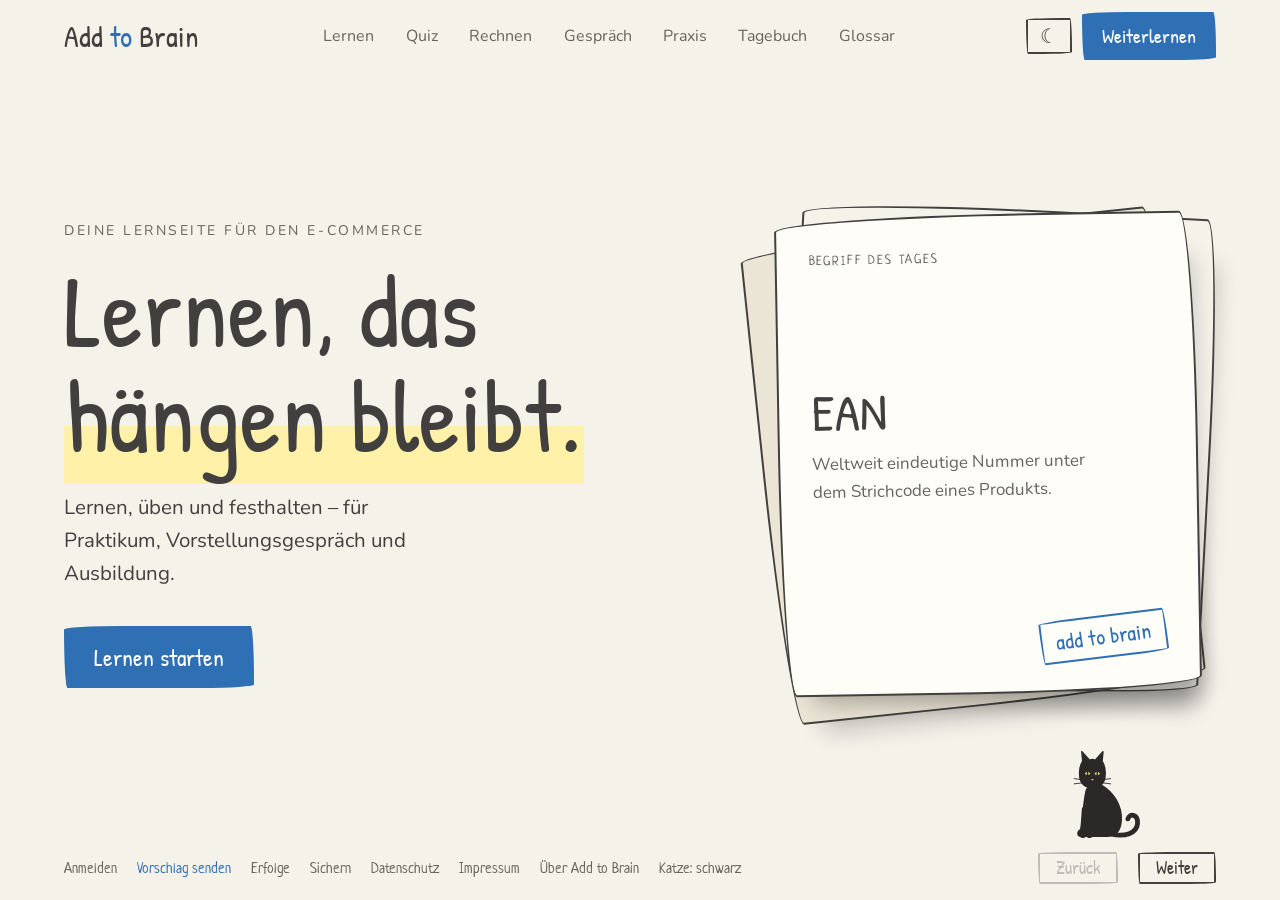
==== commit 67e00c66: "Themen der Umschulung ergänzt: 6 neue Lernmodule, Kompass, 42 Begriffe, Rechnen: Lager und Kosten, K" ====
--- a/index.html
+++ b/index.html
@@ -16,8 +16,8 @@
   <meta name="theme-color" content="#f5f2ea">
   <link href="css/fonts.css?v=202611121601" rel="stylesheet">
   <link href="css/paper.min.css?v=202611121601" rel="stylesheet">
-  <link href="css/katze.css?v=202611121845" rel="stylesheet">
-  <link href="css/style.css?v=202611121601" rel="stylesheet">
+  <link href="css/katze.css?v=202611121922" rel="stylesheet">
+  <link href="css/style.css?v=202611130810" rel="stylesheet">
 </head>
 <body>
   <header class="kopf">
@@ -132,7 +132,7 @@
         </div></div>
         <article id="ln-text" class="lerntext lesbar"></article>
         <button type="button" id="ln-zum-quiz" class="btn-primary">Weiter zum Mini-Quiz</button>
-        <div id="ln-quiz" class="card fliesst" hidden><div class="card-body">
+        <div id="ln-quiz" class="card fliesst neue-spalte" hidden><div class="card-body">
           <h4 class="card-title">Mini-Quiz</h4>
           <div id="ln-fragen"></div>
           <p id="ln-ergebnis" class="qz-frage lesbar" aria-live="polite"></p>
@@ -209,7 +209,7 @@
     <!-- RECHNEN -->
     <section id="rechnen" class="seite" hidden>
       <h2>Rechnen üben</h2>
-      <p class="lesbar leise">Typische Rechnungen aus dem Onlinehandel: Mehrwertsteuer, Rabatt, Kalkulation und Kennzahlen. Die Zahlen sind jedes Mal neu. Nach dem Prüfen siehst du den Rechenweg.</p>
+      <p class="lesbar leise">Typische Rechnungen aus dem Onlinehandel: Mehrwertsteuer, Rabatt, Kalkulation, Kennzahlen, Werbung, Lager und Kosten. Die Zahlen sind jedes Mal neu. Nach dem Prüfen siehst du den Rechenweg.</p>
 
       <div class="card"><div class="card-body">
         <h4 class="card-title">Thema</h4>
@@ -249,7 +249,7 @@
     <!-- TRAINING: Vorstellungsgespräch -->
     <section id="training" class="seite" hidden>
       <h2>Gespräch üben</h2>
-      <p class="lesbar leise">Lass dir eine typische Frage aus dem Vorstellungsgespräch vorlesen und antworte laut. Die Uhr misst, wie lange du sprichst. Aufnahmen werden nicht gespeichert.</p>
+      <p class="lesbar leise">Lass dir eine typische Frage vorlesen und antworte laut. „Antwort starten“ misst die Zeit und nimmt dich zum Anhören auf (wird nicht gespeichert).</p>
 
       <div class="card" id="gs-uebung"><div class="card-body">
         <p class="qz-stufe" id="gs-nummer"></p>
@@ -260,7 +260,6 @@
           <span class="gs-zeit" id="gs-zeit" aria-live="off">0:00</span>
         </div>
         <div class="knoepfe gs-aufnahme">
-          <button type="button" id="gs-rec" class="btn-small">Aufnehmen</button>
           <button type="button" id="gs-naechste" class="btn-primary gs-weiter">Nächste Frage</button>
           <audio id="gs-audio" controls hidden></audio>
         </div>
@@ -341,8 +340,10 @@
 
         <div class="card"><div class="card-body">
           <h4 class="card-title">Konto-Passwort</h4>
-          <p class="lesbar">Damit meldest du dich auf jedem Gerät mit E-Mail und Passwort an. Nimm am besten ein anderes Passwort als für dein Tagebuch.</p>
-          <form id="ko-kontopw-form" class="formular">
+          <p class="lesbar">Mit E-Mail und Konto-Passwort meldest du dich auf jedem Gerät an. Ändern musst du es nur, wenn du möchtest.</p>
+          <div class="knoepfe"><button type="button" id="ko-kontopw-auf" class="btn-small" aria-expanded="false" aria-controls="ko-kontopw-form">Passwort ändern</button></div>
+          <form id="ko-kontopw-form" class="formular" hidden>
+            <p class="hinweis">Nimm am besten ein anderes Passwort als für dein Tagebuch.</p>
             <input type="email" autocomplete="username" hidden aria-hidden="true" tabindex="-1">
             <label>Neues Konto-Passwort (mindestens 8 Zeichen)<input type="password" id="ko-kpw1" autocomplete="new-password" required></label>
             <label>Noch einmal<input type="password" id="ko-kpw2" autocomplete="new-password" required></label>
@@ -525,18 +526,18 @@
     <button class="pfeil" id="pfeil-rechts" type="button">Weiter</button>
   </div>
 
-  <script src="js/daten.js?v=202611121601"></script>
-  <script src="js/module.js?v=202611121601"></script>
-  <script src="js/lernen.js?v=202611121601"></script>
-  <script src="js/gespraech.js?v=202611121601"></script>
-  <script src="js/rechnen.js?v=202611121601"></script>
-  <script src="js/missionen.js?v=202611121601"></script>
-  <script src="js/app.js?v=202611121601"></script>
+  <script src="js/daten.js?v=202611130745"></script>
+  <script src="js/module.js?v=202611130745"></script>
+  <script src="js/lernen.js?v=202611130810"></script>
+  <script src="js/gespraech.js?v=202611121905"></script>
+  <script src="js/rechnen.js?v=202611130745"></script>
+  <script src="js/missionen.js?v=202611130810"></script>
+  <script src="js/app.js?v=202611130745"></script>
   <script src="js/erfolge.js?v=202611121601"></script>
   <script src="js/feedback.js?v=202611121601"></script>
   <script src="js/modus.js?v=202611121601"></script>
   <script src="js/scroll.js?v=202611121601"></script>
-  <script src="js/katze.js?v=202611121845"></script>
-  <script src="js/konto.js?v=202611121601"></script>
+  <script src="js/katze.js?v=202611121922"></script>
+  <script src="js/konto.js?v=202611121946"></script>
 </body>
 </html>
--- a/css/katze.css
+++ b/css/katze.css
@@ -9,13 +9,13 @@
 }
 html.dark {
   --katze: #121110;
-  --katze-umriss: drop-shadow(0 0 .7px #d8d3c6) drop-shadow(0 0 .7px #d8d3c6);
+  --katze-umriss: drop-shadow(0 0 .45px rgba(216, 211, 198, .75));   /* feiner Rand statt Leuchten */
 }
 /* Weiße Katze (wählbar über den Schalter unten in der Leiste) */
 html.katze-weiss {
   --katze: #fffdf8;
   --katze-auge: #5f93c9;
-  --katze-umriss: drop-shadow(0 0 1px #41403e) drop-shadow(0 0 .8px #41403e) drop-shadow(0 0 .5px #41403e);
+  --katze-umriss: drop-shadow(0 0 .5px #41403e) drop-shadow(0 0 .4px #41403e);
 }
 html.dark.katze-weiss {
   --katze: #ebe7dc;
@@ -64,8 +64,8 @@
 @keyframes k-wedeln { 0%, 100% { transform: rotate(0deg); } 35% { transform: rotate(-10deg); } 60% { transform: rotate(-6deg); } 80% { transform: rotate(2deg); } }
 
 /* Weiche Übergänge zwischen den Posen */
-.k-alt { animation: k-aus .16s ease-out forwards; }
-.k-neu { animation: k-ein .16s ease-out; }
+.k-alt { animation: k-aus .12s ease-out forwards; }
+.k-neu { animation: k-ein .12s ease-out; }
 @keyframes k-aus { to { opacity: 0; } }
 @keyframes k-ein { from { opacity: .2; } to { opacity: 1; } }
 
--- a/css/style.css
+++ b/css/style.css
@@ -460,3 +460,14 @@
 @media (prefers-reduced-motion: reduce) {
   * { transition: none !important; scroll-behavior: auto !important; }
 }
+
+/* Kompass: Themenbereiche der Umschulung */
+.kompass-liste { list-style: none; padding: 0; margin: 8px 0 0; }
+.kompass-liste li { padding: 5px 0; font-size: 15px; border-top: 1px dashed var(--grau, #7a766d); line-height: 1.35; text-indent: 0; }
+.kompass-liste li::before { content: none; }
+.kompass-liste strong { font-weight: 700; }
+.kompass-wo { display: block; color: var(--grau, #7a766d); font-size: 14px; margin-top: 1px; }
+.kompass-haken { color: var(--richtig, #2d7a3e); font-weight: 700; margin-left: 6px; }
+.kompass { -webkit-box-decoration-break: clone; box-decoration-break: clone; }
+.kompass-liste li { break-inside: avoid; }
+@media (max-width: 767px) { .kompass { break-inside: auto; } }
